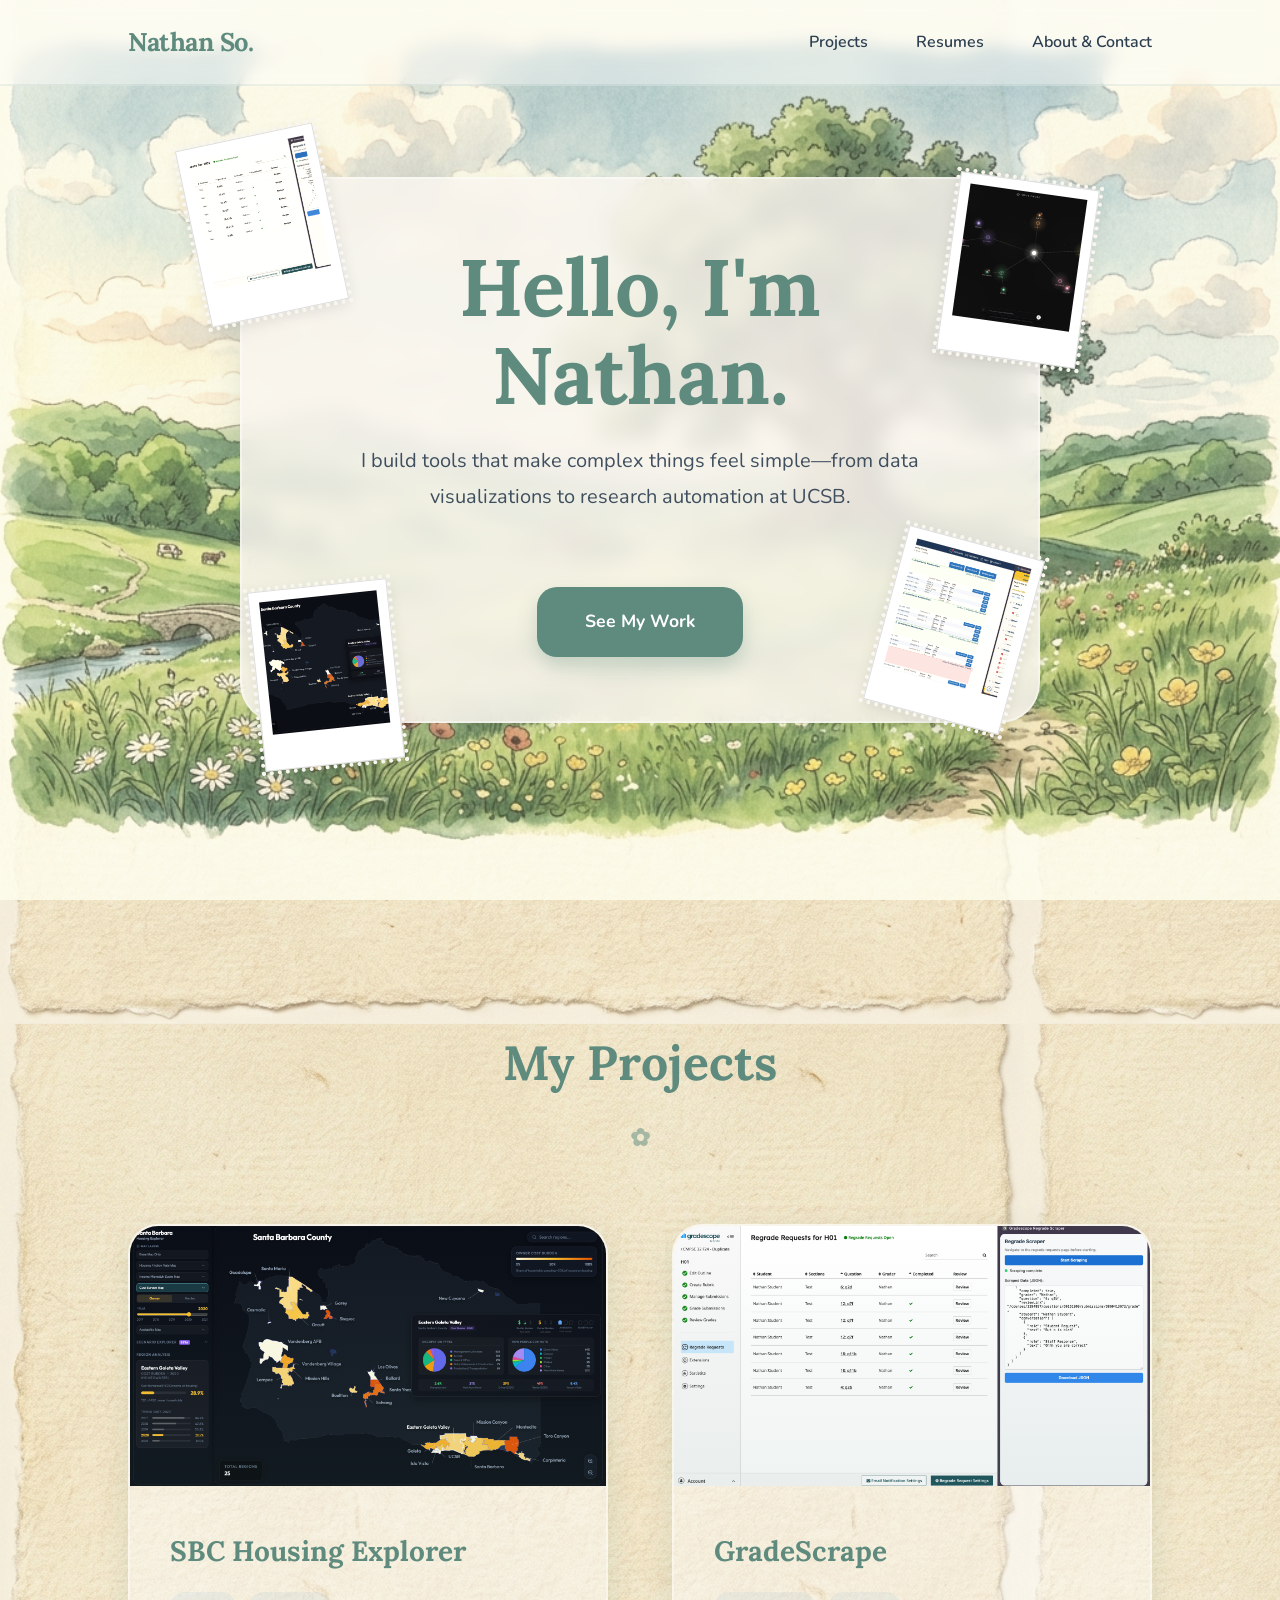
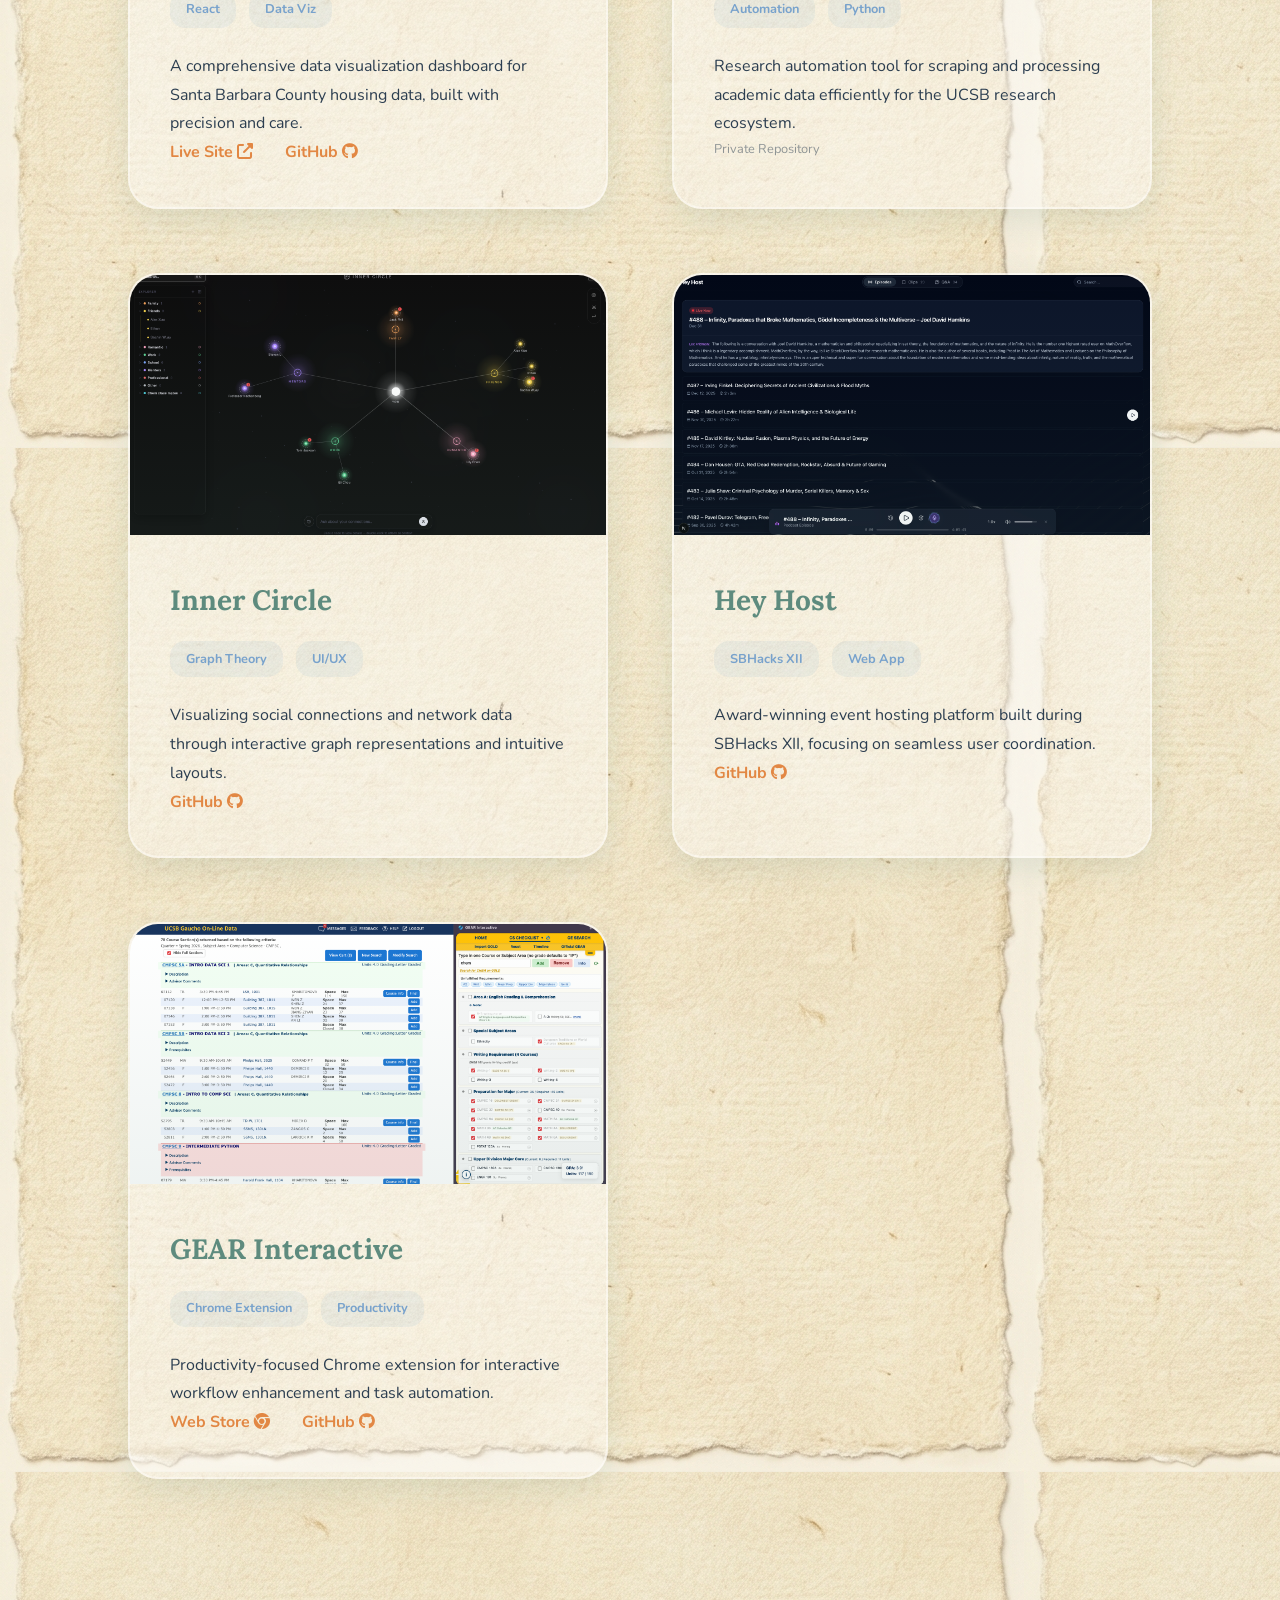
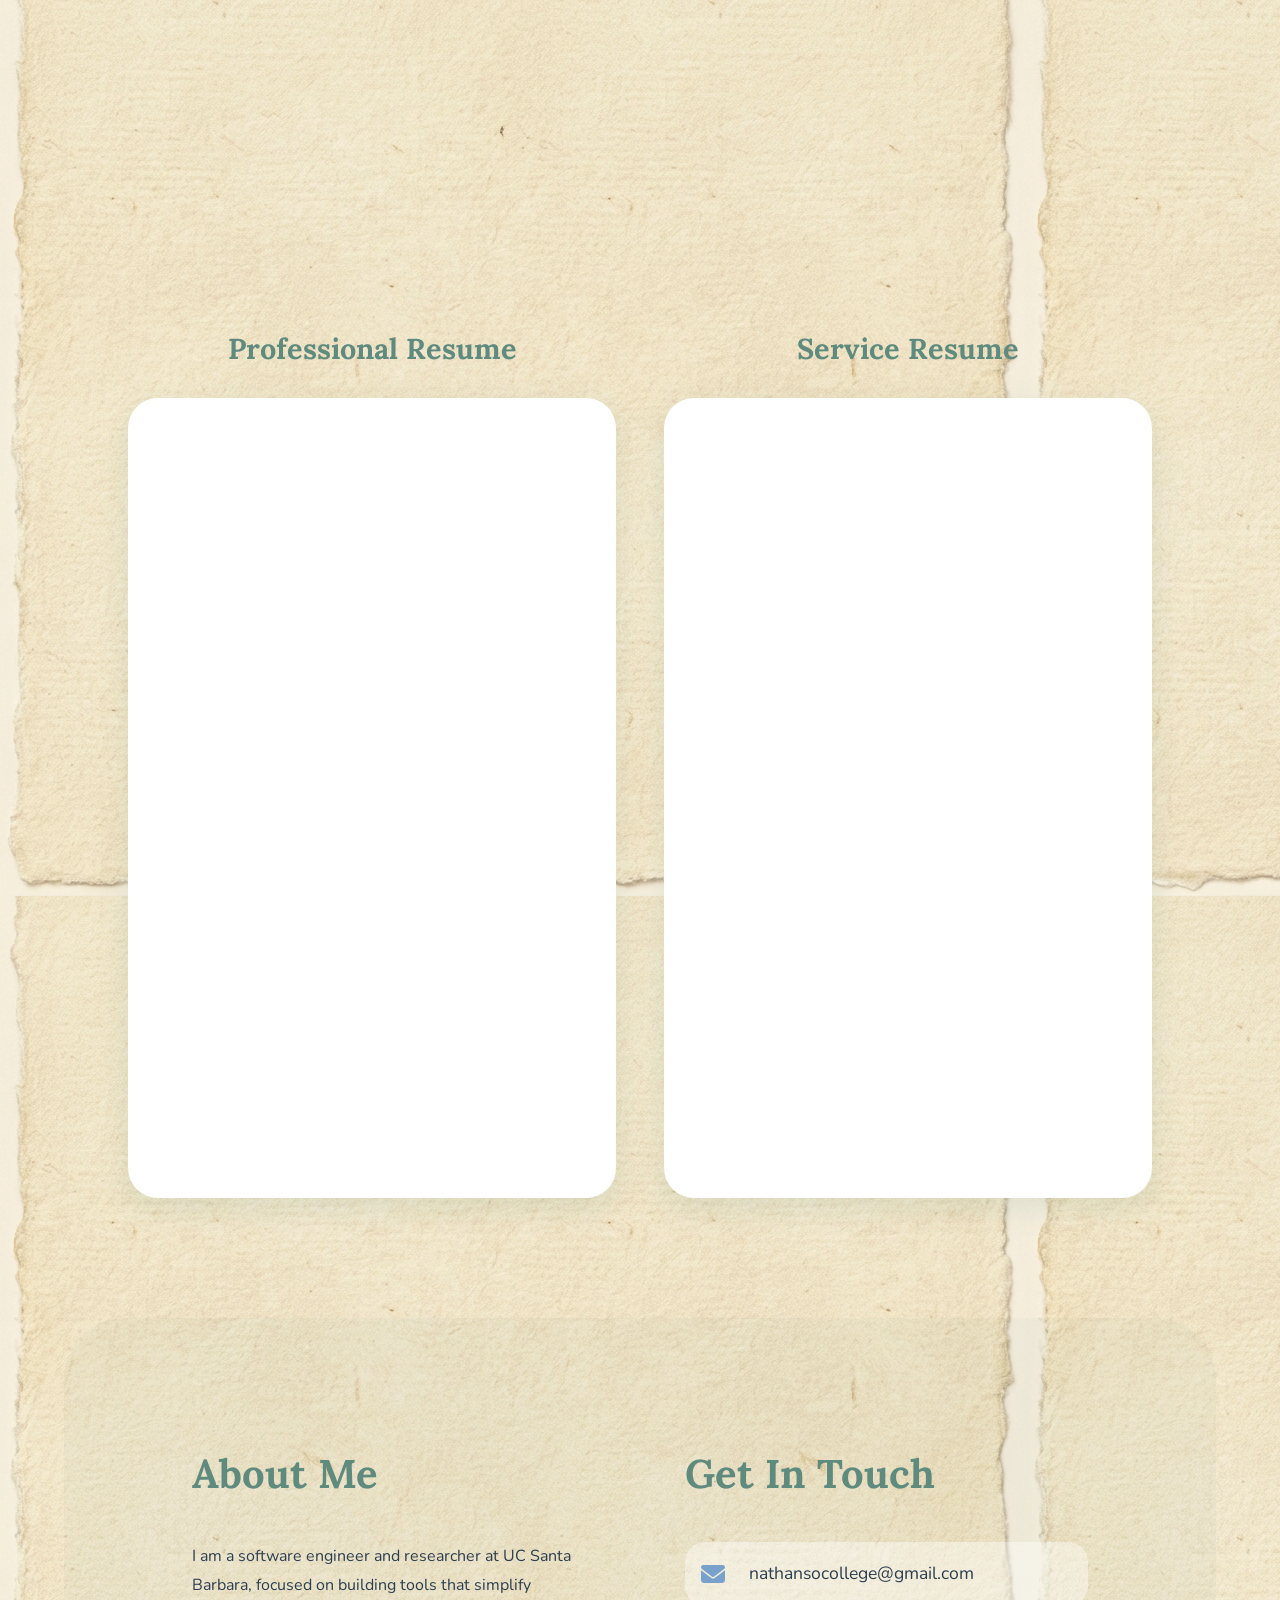
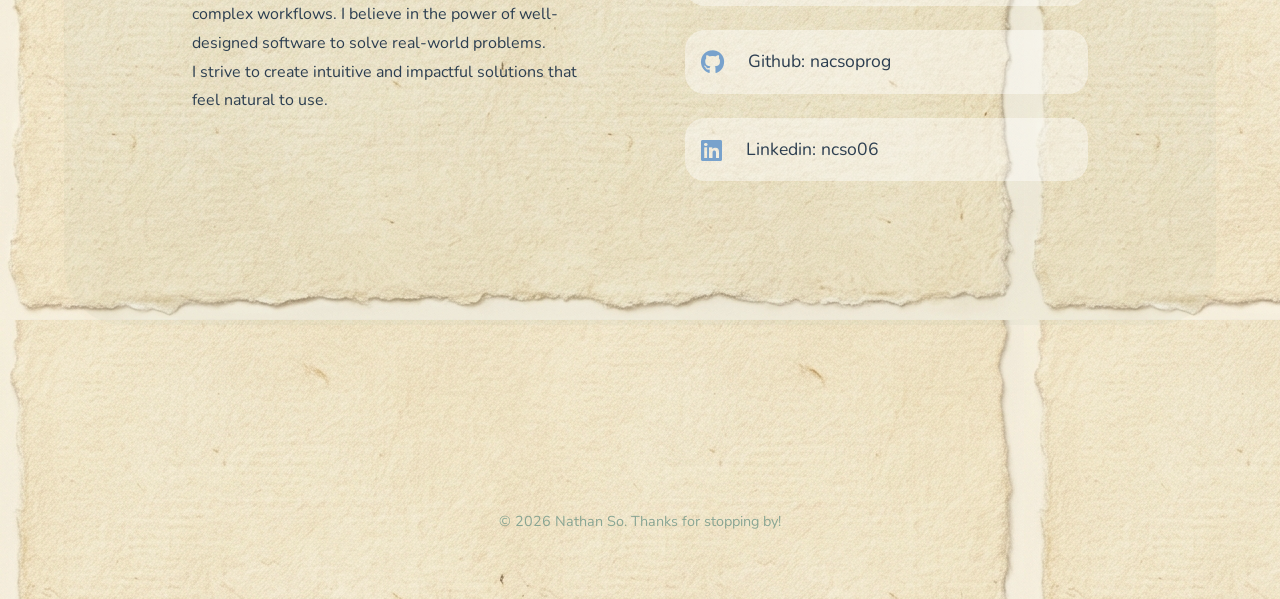
==== index.html @ 31da9865 "cleaned" ====
<!DOCTYPE html>
<html lang="en">

<head>
    <meta charset="UTF-8">
    <meta name="viewport" content="width=device-width, initial-scale=1.0">
    <title>Nathan So | Software Engineer & Researcher</title>
    <meta name="description"
        content="Portfolio of Nathan So, a Software Engineer at UCSB specializing in data visualization, research automation, and impactful software tools.">

    <!-- Open Graph / Social Media -->
    <meta property="og:title" content="Nathan So | Portfolio">
    <meta property="og:description" content="Explore the projects and research of Nathan So.">
    <meta property="og:type" content="website">

    <link rel="stylesheet" href="index.css">

    <!-- Fonts -->
    <link rel="preconnect" href="https://fonts.googleapis.com">
    <link rel="preconnect" href="https://fonts.gstatic.com" crossorigin>

    <!-- Icons -->
    <link rel="stylesheet" href="https://cdnjs.cloudflare.com/ajax/libs/font-awesome/6.5.1/css/all.min.css">
</head>

<body>
    <nav>
        <div class="logo">Nathan So.</div>
        <div class="nav-links">
            <a href="#projects">Projects</a>
            <a href="#resume-section">Resumes</a>
            <a href="#about-contact">About & Contact</a>
        </div>
    </nav>

    <section id="home" class="hero">
        <div class="hero-illustration">
            <img src="assets/ghibli/hero.png" alt="Ghibli Style Landscape">
        </div>
        <div class="hero-content">
            <h1>Hello, I'm Nathan.</h1>
            <p>I build tools that make complex things feel simple—from data visualizations to research automation at UCSB.</p>
            <a href="#projects" class="cta-button" style="margin-top: 2rem;">See My Work</a>
        </div>

        <!-- Postage Stamps Scattered Around -->
        <div class="stamp-gallery">
            <div class="stamp breeze-float" style="top: 15%; left: 15%;"><img src="assets/projects/GradeScrape-Image.png" alt="Stamp 1"></div>
            <div class="stamp breeze-float" style="top: 20%; right: 15%; animation-delay: 0.5s;"><img src="assets/projects/InnerCircle-Graph.png" alt="Stamp 2"></div>
            <div class="stamp breeze-float" style="bottom: 15%; left: 20%; animation-delay: 1s;"><img src="assets/projects/SBC_Housing_Explorer-Image.png" alt="Stamp 3"></div>
            <div class="stamp breeze-float" style="bottom: 20%; right: 20%; animation-delay: 1.5s;"><img src="assets/projects/GearInteractive-Image.png" alt="Stamp 4"></div>
        </div>
    </section>

    <section id="projects" class="projects">
        <h2 class="section-title">My Projects</h2>
        <div class="project-grid">
            <!-- SBC Housing Explorer -->
            <div class="project-card" data-video-id="XsCg8yuPYL8">
                <div class="project-media">
                    <img src="assets/projects/SBC_Housing_Explorer-Image.png" alt="SBC Housing Explorer">
                    <div class="play-overlay"><i class="fa-solid fa-play"></i></div>
                </div>
                <div class="project-info">
                    <h3>SBC Housing Explorer</h3>
                    <div class="project-tags">
                        <span class="tag">React</span>
                        <span class="tag">Data Viz</span>
                    </div>
                    <p>A comprehensive data visualization dashboard for Santa Barbara County housing data, built with precision and care.</p>
                    <div class="project-links">
                        <a href="https://santabarbaracounty-housingexplorer.vercel.app/" target="_blank">Live Site <i class="fas fa-external-link-alt"></i></a>
                        <a href="https://github.com/nacsoprog/SBC-Housing-Explorer" target="_blank">GitHub <i class="fab fa-github"></i></a>
                    </div>
                </div>
            </div>

            <!-- GradeScrape -->
            <div class="project-card" data-video-id="HVZwPtduq70">
                <div class="project-media">
                    <img src="assets/projects/GradeScrape-Image.png" alt="GradeScrape">
                    <div class="play-overlay"><i class="fa-solid fa-play"></i></div>
                </div>
                <div class="project-info">
                    <h3>GradeScrape</h3>
                    <div class="project-tags">
                        <span class="tag">Automation</span>
                        <span class="tag">Python</span>
                    </div>
                    <p>Research automation tool for scraping and processing academic data efficiently for the UCSB research ecosystem.</p>
                    <div class="project-links">
                        <span style="font-size: 0.8rem; opacity: 0.5;">Private Repository</span>
                    </div>
                </div>
            </div>

            <!-- Inner Circle -->
            <div class="project-card" data-video-id="LWRqMSOMxF4">
                <div class="project-media">
                    <img src="assets/projects/InnerCircle-Graph.png" alt="Inner Circle Graph">
                    <div class="play-overlay"><i class="fa-solid fa-play"></i></div>
                </div>
                <div class="project-info">
                    <h3>Inner Circle</h3>
                    <div class="project-tags">
                        <span class="tag">Graph Theory</span>
                        <span class="tag">UI/UX</span>
                    </div>
                    <p>Visualizing social connections and network data through interactive graph representations and intuitive layouts.</p>
                    <div class="project-links">
                        <a href="https://github.com/Ethjin8/Inner-Circle" target="_blank">GitHub <i class="fab fa-github"></i></a>
                    </div>
                </div>
            </div>

            <!-- Hey Host -->
            <div class="project-card" data-video-id="gqQjq3cqL8I">
                <div class="project-media">
                    <img src="assets/projects/HeyHost-Image.png" alt="Hey Host Project Image">
                    <div class="play-overlay"><i class="fa-solid fa-play"></i></div>
                </div>
                <div class="project-info">
                    <h3>Hey Host</h3>
                    <div class="project-tags">
                        <span class="tag">SBHacks XII</span>
                        <span class="tag">Web App</span>
                    </div>
                    <p>Award-winning event hosting platform built during SBHacks XII, focusing on seamless user coordination.</p>
                    <div class="project-links">
                        <a href="https://github.com/nacsoprog/HeyHost-SBHacksXII" target="_blank">GitHub <i class="fab fa-github"></i></a>
                    </div>
                </div>
            </div>

            <!-- Gear Interactive -->
            <div class="project-card" data-video-id="OBTElXz9aS0">
                <div class="project-media">
                    <img src="assets/projects/GearInteractive-Image.png" alt="GEAR Interactive">
                    <div class="play-overlay"><i class="fa-solid fa-play"></i></div>
                </div>
                <div class="project-info">
                    <h3>GEAR Interactive</h3>
                    <div class="project-tags">
                        <span class="tag">Chrome Extension</span>
                        <span class="tag">Productivity</span>
                    </div>
                    <p>Productivity-focused Chrome extension for interactive workflow enhancement and task automation.</p>
                    <div class="project-links">
                        <a href="https://chromewebstore.google.com/detail/gear-interactive/opelfmkhlebjjkempbpeejadcoeoknlg" target="_blank">Web Store <i class="fab fa-chrome"></i></a>
                        <a href="https://github.com/nacsoprog/GEAR-Interactive-extension" target="_blank">GitHub <i class="fab fa-github"></i></a>
                    </div>
                </div>
            </div>
        </div>
    </section>

    <!-- Modal for YouTube Videos -->
    <div id="videoModal" class="modal">
        <div class="modal-content">
            <button class="modal-close"><i class="fa-solid fa-xmark"></i></button>
            <div class="video-container">
                <div id="player"></div>
            </div>
        </div>
    </div>

    <section id="resume-section" class="projects">
        <h2 class="section-title">My Resumes</h2>
        <div class="resume-container">
            <div class="resume-wrapper">
                <h3>Professional Resume</h3>
                <div class="resume-frame">
                    <iframe src="assets/resume/professional.pdf" width="100%" height="100%" style="border: none;"></iframe>
                </div>
            </div>
            <div class="resume-wrapper">
                <h3>Service Resume</h3>
                <div class="resume-frame">
                    <iframe src="assets/resume/service.pdf" width="100%" height="100%" style="border: none;"></iframe>
                </div>
            </div>
        </div>
    </section>

    <section id="about-contact" class="about-contact">
        <div class="about-content">
            <h2>About Me</h2>
            <p>I am a software engineer and researcher at UC Santa Barbara, focused on building tools that simplify complex workflows. I believe in the power of well-designed software to solve real-world problems.</p>
            <p>I strive to create intuitive and impactful solutions that feel natural to use.</p>
        </div>
        <div class="contact-content">
            <h2>Get In Touch</h2>
            <div class="contact-links">
                <a href="mailto:nathansocollege@gmail.com" class="contact-item">
                    <i class="fas fa-envelope"></i> nathansocollege@gmail.com
                </a>
                <a href="https://github.com/nacsoprog" target="_blank" class="contact-item">
                    <i class="fab fa-github"></i> Github: nacsoprog
                </a>
                <a href="https://www.linkedin.com/in/ncso06/" target="_blank" class="contact-item">
                    <i class="fab fa-linkedin"></i> Linkedin: ncso06
                </a>
            </div>
        </div>
    </section>

    <footer>
        <p>&copy; 2026 Nathan So. Thanks for stopping by!</p>
    </footer>

    <script src="index.js"></script>
</body>

</html>
---- index.css ----
@import url('https://fonts.googleapis.com/css2?family=Lora:ital,wght@0,400..700;1,400..700&family=Nunito:ital,wght@0,200..1000;1,200..1000&display=swap');

:root {
    /* Studio Ghibli Watercolor Palette */
    --bg-warm: #F9F6F0;
    --accent-forest: #5E8B7E;
    --accent-sky: #78A2CC;
    --accent-sunset: #E28743;
    --text-charcoal: #2C3E50;
    --glass-white: rgba(255, 255, 255, 0.4);

    --font-heading: 'Lora', serif;
    --font-body: 'Nunito', sans-serif;

    --shadow-soft: 0 10px 30px rgba(94, 139, 126, 0.15);
    --transition-breeze: all 0.6s cubic-bezier(0.4, 0, 0.2, 1);
}

* {
    margin: 0;
    padding: 0;
    box-sizing: border-box;
}

body {
    background-color: var(--bg-warm);
    background-image: url('assets/ghibli/paper.png');
    background-blend-mode: multiply;
    color: var(--text-charcoal);
    font-family: var(--font-body);
    line-height: 1.8;
    overflow-x: hidden;
    -webkit-font-smoothing: antialiased;
}

/* Float Animation (Gentle Breeze) - Softened */
@keyframes breeze {
    0%, 100% {
        transform: translateY(0) rotate(var(--base-rotation, 0deg));
    }

    50% {
        transform: translateY(-5px) rotate(calc(var(--base-rotation, 0deg) + 0.5deg));
    }
}

.breeze-float {
    animation: breeze 8s ease-in-out infinite;
}

/* Navigation */
nav {
    position: fixed;
    top: 0;
    width: 100%;
    padding: 1.2rem 10%;
    display: flex;
    justify-content: space-between;
    align-items: center;
    background: var(--glass-white);
    backdrop-filter: blur(8px);
    z-index: 1000;
    border-bottom: 2px solid rgba(94, 139, 126, 0.1);
}

.logo {
    font-family: var(--font-heading);
    font-size: 1.6rem;
    font-weight: 700;
    color: var(--accent-forest);
    letter-spacing: -0.5px;
}

.nav-links {
    display: flex;
    gap: 3rem;
}

.nav-links a {
    text-decoration: none;
    color: var(--text-charcoal);
    font-weight: 600;
    font-size: 1rem;
    transition: var(--transition-breeze);
    position: relative;
}

.nav-links a::after {
    content: '';
    position: absolute;
    bottom: -5px;
    left: 0;
    width: 0;
    height: 2px;
    background: var(--accent-sunset);
    transition: var(--transition-breeze);
}

.nav-links a:hover {
    color: var(--accent-forest);
}

.nav-links a:hover::after {
    width: 100%;
}

/* Hero Section */
.hero {
    height: 100vh;
    display: flex;
    flex-direction: column;
    justify-content: center;
    align-items: center;
    text-align: center;
    position: relative;
    padding: 0 5%;
}

.hero-illustration {
    position: absolute;
    width: 100%;
    height: 100%;
    top: 0;
    left: 0;
    z-index: -1;
    overflow: hidden;
}

.hero-illustration img {
    width: 100%;
    height: 100%;
    object-fit: cover;
    opacity: 0.8;
    filter: sepia(0.2) saturate(0.8);
}

.hero-content {
    background: rgba(249, 246, 240, 0.85);
    padding: 4rem;
    border-radius: 40px;
    backdrop-filter: blur(10px);
    border: 2px solid var(--glass-white);
    box-shadow: var(--shadow-soft);
    max-width: 800px;
    animation: breeze 8s ease-in-out infinite;
}

.hero h1 {
    font-family: var(--font-heading);
    font-size: clamp(3rem, 10vw, 5rem);
    font-weight: 700;
    color: var(--accent-forest);
    margin-bottom: 1.5rem;
    line-height: 1.1;
}

.hero p {
    font-size: 1.25rem;
    color: var(--text-charcoal);
    margin-bottom: 2.5rem;
    opacity: 0.9;
}

.cta-button {
    display: inline-block;
    padding: 1.2rem 3rem;
    background: var(--accent-forest);
    color: white;
    text-decoration: none;
    border-radius: 20px;
    font-weight: 700;
    font-size: 1.1rem;
    box-shadow: 0 10px 20px rgba(94, 139, 126, 0.3);
    transition: var(--transition-breeze);
}

.cta-button:hover {
    transform: translateY(-5px) scale(1.05);
    background: var(--accent-sunset);
    box-shadow: 0 15px 30px rgba(226, 135, 67, 0.4);
}

/* Projects Section */
.projects {
    padding: 120px 10%;
    max-width: 1400px;
    margin: 0 auto;
}

.section-title {
    font-family: var(--font-heading);
    font-size: 3rem;
    color: var(--accent-forest);
    margin-bottom: 4rem;
    text-align: center;
    position: relative;
}

.section-title::after {
    content: '✿';
    display: block;
    font-size: 1.5rem;
    margin-top: 10px;
    opacity: 0.5;
}

.project-grid {
    display: grid;
    grid-template-columns: repeat(auto-fit, minmax(400px, 1fr));
    gap: 4rem;
}

.project-card {
    background: var(--glass-white);
    border: 2px solid var(--glass-white);
    border-radius: 30px;
    overflow: hidden;
    transition: var(--transition-breeze);
    box-shadow: var(--shadow-soft);
    display: flex;
    flex-direction: column;
}

.project-card:hover {
    transform: translateY(-15px) rotate(1deg);
    background: white;
    border-color: var(--accent-sky);
    box-shadow: 0 30px 60px rgba(120, 162, 204, 0.2);
}

.project-media {
    width: 100%;
    height: 260px;
    overflow: hidden;
    position: relative;
    cursor: pointer;
}

.play-overlay {
    position: absolute;
    top: 50%;
    left: 50%;
    transform: translate(-50%, -50%);
    width: 50px;
    height: 50px;
    background: rgba(255, 255, 255, 0.3);
    backdrop-filter: blur(8px);
    border-radius: 50%;
    display: flex;
    justify-content: center;
    align-items: center;
    color: white;
    font-size: 1.2rem;
    opacity: 0;
    transition: var(--transition-breeze);
    border: 2px solid white;
    z-index: 5;
}

.play-overlay i {
    margin-left: 3px;
    /* Center the triangle visually */
}

.project-card:hover .play-overlay {
    opacity: 1;
}

.project-media::after {
    content: '';
    position: absolute;
    top: 0;
    left: 0;
    width: 100%;
    height: 100%;
    background: linear-gradient(to bottom, transparent, rgba(94, 139, 126, 0.1));
}

.project-media video,
.project-media img {
    width: 100%;
    height: 100%;
    object-fit: cover;
    transition: var(--transition-breeze);
}

.project-card:hover .project-media video,
.project-card:hover .project-media img {
    transform: scale(1.1);
}

.project-info {
    padding: 2.5rem;
    flex-grow: 1;
}

.project-info h3 {
    font-family: var(--font-heading);
    font-size: 1.75rem;
    color: var(--accent-forest);
    margin-bottom: 1rem;
}

.project-tags {
    display: flex;
    gap: 0.8rem;
    margin-bottom: 1.5rem;
    flex-wrap: wrap;
}

.tag {
    font-size: 0.8rem;
    padding: 0.4rem 1rem;
    background: rgba(120, 162, 204, 0.1);
    border-radius: 15px;
    color: var(--accent-sky);
    font-weight: 700;
}

.project-links {
    display: flex;
    gap: 2rem;
    margin-top: auto;
}

.project-links a {
    text-decoration: none;
    color: var(--accent-sunset);
    font-weight: 700;
    transition: var(--transition-breeze);
}

.project-links a:hover {
    color: var(--accent-forest);
}

/* Resume Section */
.resume-container {
    display: grid;
    grid-template-columns: 1fr 1fr;
    gap: 3rem;
    max-width: 1400px;
    margin: 0 auto;
}

.resume-wrapper {
    text-align: center;
}

.resume-wrapper h3 {
    font-family: var(--font-heading);
    color: var(--accent-forest);
    margin-bottom: 1.5rem;
    font-size: 1.8rem;
}

.resume-frame {
    height: 800px;
    background: white;
    border-radius: 30px;
    border: 2px solid var(--glass-white);
    box-shadow: var(--shadow-soft);
    overflow: hidden;
}

/* Modal Styles */
.modal {
    display: none;
    position: fixed;
    top: 0;
    left: 0;
    width: 100%;
    height: 100%;
    background: rgba(44, 62, 80, 0.6);
    backdrop-filter: blur(12px);
    z-index: 2000;
    justify-content: center;
    align-items: center;
    padding: 2rem;
    opacity: 0;
    transition: opacity 0.4s ease;
}

.modal.active {
    display: flex;
    opacity: 1;
}

.modal-content {
    background: var(--bg-warm);
    background-image: url('assets/ghibli/paper.png');
    background-blend-mode: multiply;
    width: 100%;
    max-width: 1000px;
    border-radius: 40px;
    position: relative;
    box-shadow: 0 40px 100px rgba(0, 0, 0, 0.3);
    overflow: hidden;
    border: 3px solid var(--glass-white);
    transform: scale(0.9);
    transition: transform 0.4s cubic-bezier(0.34, 1.56, 0.64, 1);
}

.modal.active .modal-content {
    transform: scale(1);
}

.video-container {
    position: relative;
    padding-bottom: 56.25%;
    /* 16:9 */
    height: 0;
    overflow: hidden;
}

.video-container iframe {
    position: absolute;
    top: 0;
    left: 0;
    width: 100%;
    height: 100%;
    border: none;
}

.modal-close {
    position: absolute;
    top: 1rem;
    right: 1rem;
    width: 36px;
    height: 36px;
    background: var(--accent-sunset);
    color: white !important;
    border: none;
    border-radius: 50%;
    cursor: pointer;
    font-size: 1rem;
    display: flex;
    justify-content: center;
    align-items: center;
    box-shadow: 0 5px 15px rgba(226, 135, 67, 0.4);
    transition: var(--transition-breeze);
    z-index: 100;
}

.modal-close:hover {
    transform: rotate(90deg) scale(1.1);
    background: var(--accent-forest);
}

/* About & Contact Section */
.about-contact {
    padding: 120px 10%;
    display: grid;
    grid-template-columns: 1fr 1fr;
    gap: 10%;
    background: rgba(94, 139, 126, 0.05);
    border-radius: 60px;
    margin: 0 5% 120px;
}

.about-content h2,
.contact-content h2 {
    font-family: var(--font-heading);
    font-size: 2.5rem;
    color: var(--accent-forest);
    margin-bottom: 2rem;
}

.contact-item {
    display: flex;
    align-items: center;
    gap: 1.5rem;
    text-decoration: none;
    color: var(--text-charcoal);
    font-size: 1.1rem;
    margin-bottom: 1.5rem;
    transition: var(--transition-breeze);
    background: var(--glass-white);
    padding: 1rem;
    border-radius: 20px;
}

.contact-item:hover {
    background: white;
    transform: translateX(10px);
    color: var(--accent-forest);
}

.contact-item i {
    font-size: 1.5rem;
    color: var(--accent-sky);
}

/* Footer */
footer {
    padding: 4rem 10%;
    text-align: center;
    color: var(--accent-forest);
    opacity: 0.7;
    font-size: 0.9rem;
}

@media (max-width: 1024px) {
    .resume-container {
        grid-template-columns: 1fr;
    }

    .resume-frame {
        height: 600px;
    }

    .about-contact {
        grid-template-columns: 1fr;
        gap: 5rem;
    }

    .project-grid {
        grid-template-columns: 1fr;
    }
}

@media (max-width: 768px) {
    .nav-links {
        display: none;
    }

    .hero-content {
        padding: 2rem;
    }
}

/* Postage Stamps - Decorative Gallery */
.stamp-gallery {
    position: absolute;
    top: 0;
    left: 0;
    width: 100%;
    height: 100%;
    pointer-events: none;
    /* Let clicks pass through to content */
    z-index: 5;
}

.stamp {
    position: absolute;
    width: 140px;
    height: 180px;
    background: white;
    padding: 10px;
    padding-bottom: 35px;
    box-shadow: 0 5px 15px rgba(0, 0, 0, 0.1);
    border: 1px solid #ddd;
    transition: var(--transition-breeze);
    cursor: pointer;
    pointer-events: auto;
    /* Re-enable clicks for the stamps themselves */
    background-image:
        radial-gradient(circle at 0 0, transparent 8px, white 8px),
        radial-gradient(circle at 100% 0, transparent 8px, white 8px),
        radial-gradient(circle at 0 100%, transparent 8px, white 8px),
        radial-gradient(circle at 100% 100%, transparent 8px, white 8px);
}

/* Jagged Edge Effect */
.stamp::after {
    content: "";
    position: absolute;
    top: -5px;
    left: -5px;
    right: -5px;
    bottom: -5px;
    border: 4px dotted #F9F6F0;
    pointer-events: none;
}

.stamp img {
    width: 100%;
    height: 100%;
    object-fit: cover;
    filter: sepia(0.1) saturate(0.9);
}

.stamp:nth-child(1) {
    --base-rotation: -12deg;
    transform: rotate(var(--base-rotation));
}

.stamp:nth-child(2) {
    --base-rotation: 8deg;
    transform: rotate(var(--base-rotation));
}

.stamp:nth-child(3) {
    --base-rotation: -6deg;
    transform: rotate(var(--base-rotation));
}

.stamp:nth-child(4) {
    --base-rotation: 15deg;
    transform: rotate(var(--base-rotation));
}

.stamp:hover {
    transform: scale(1.2) rotate(0deg) translateY(-15px) !important;
    z-index: 50;
    box-shadow: 0 15px 35px rgba(0, 0, 0, 0.2);
}
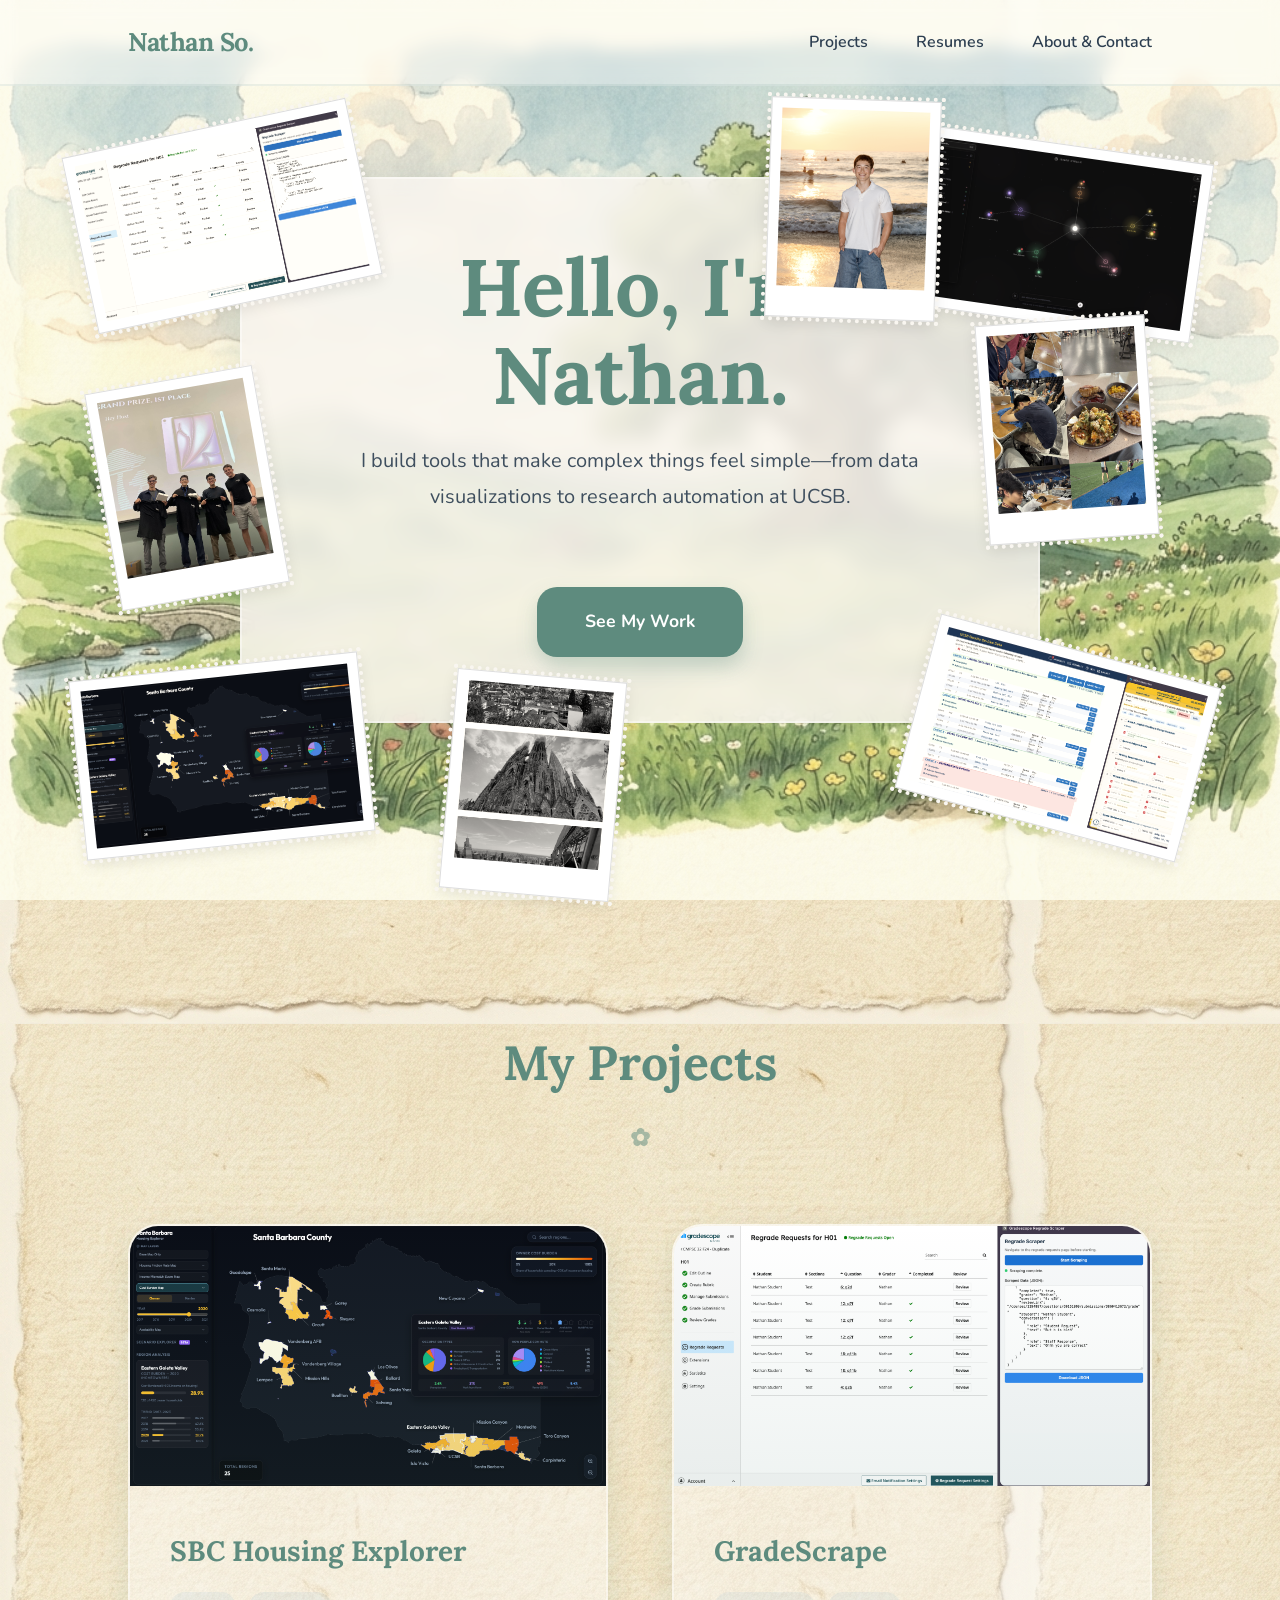
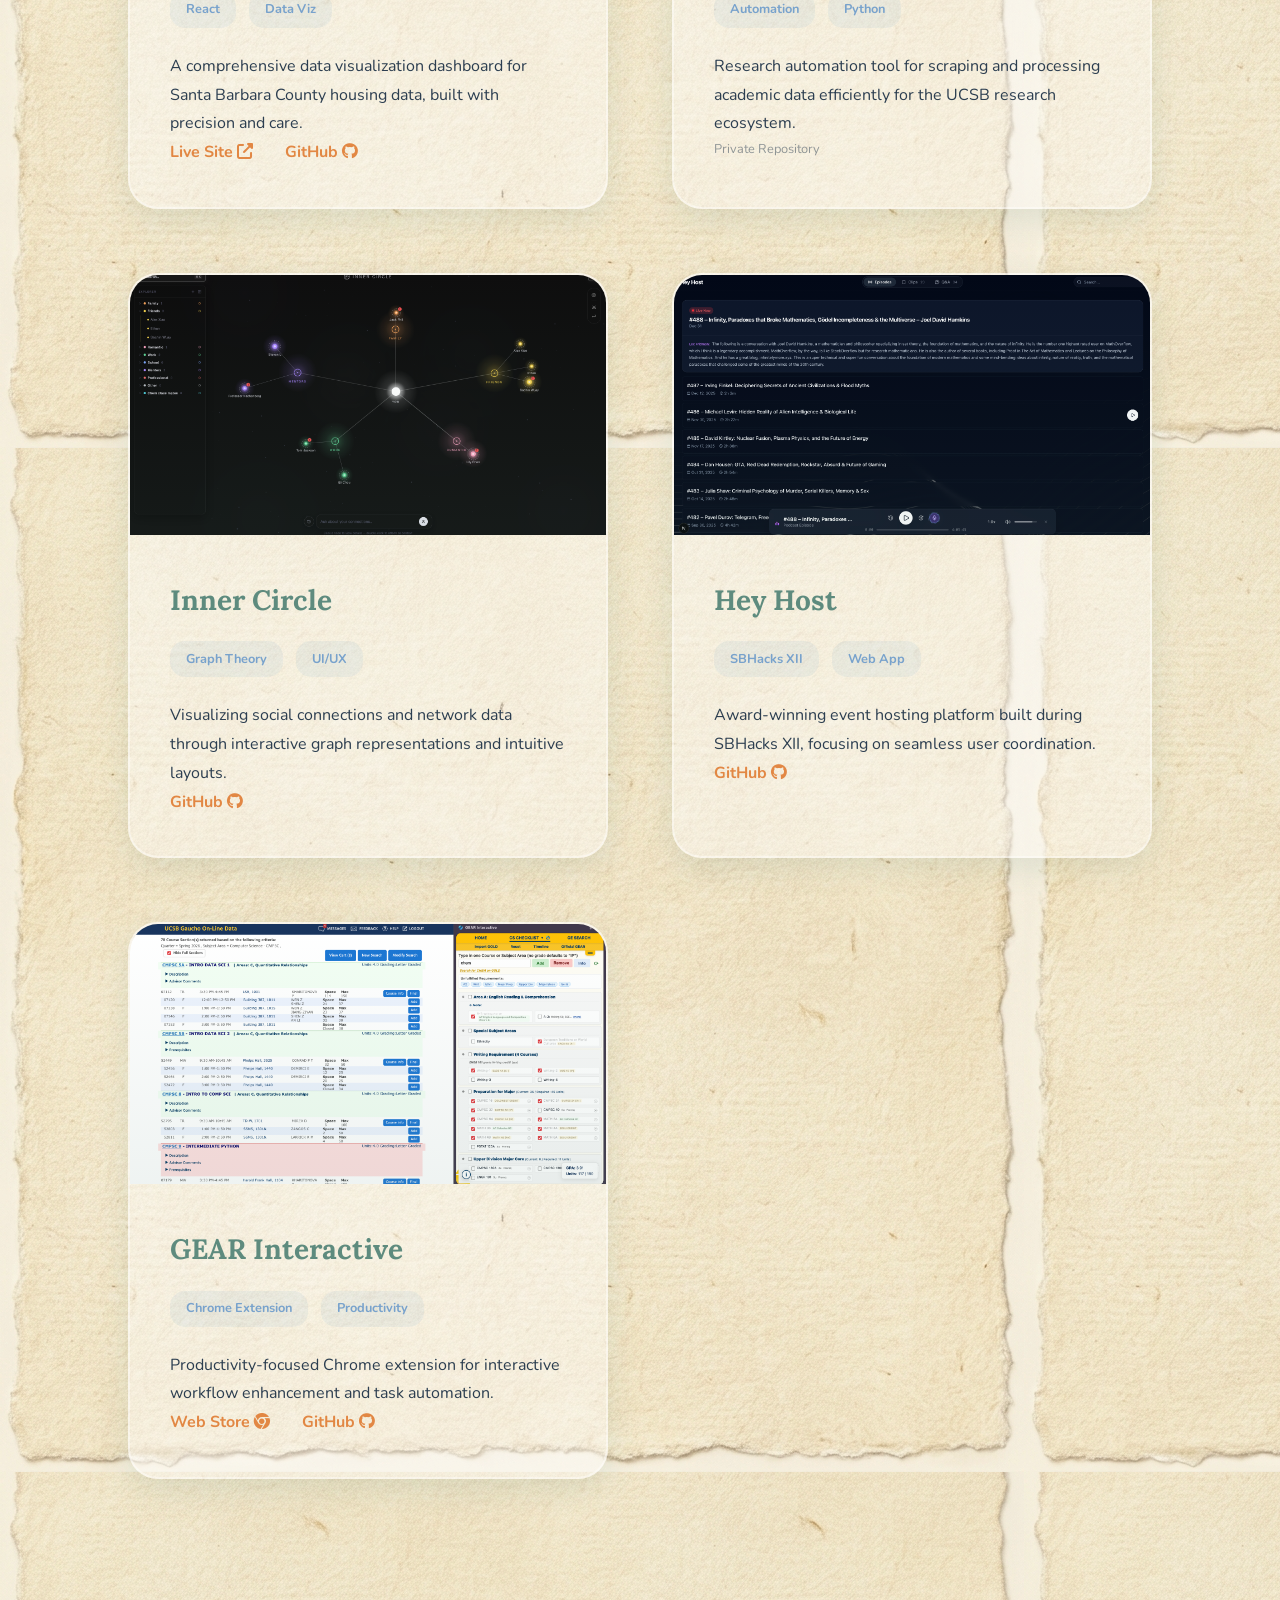
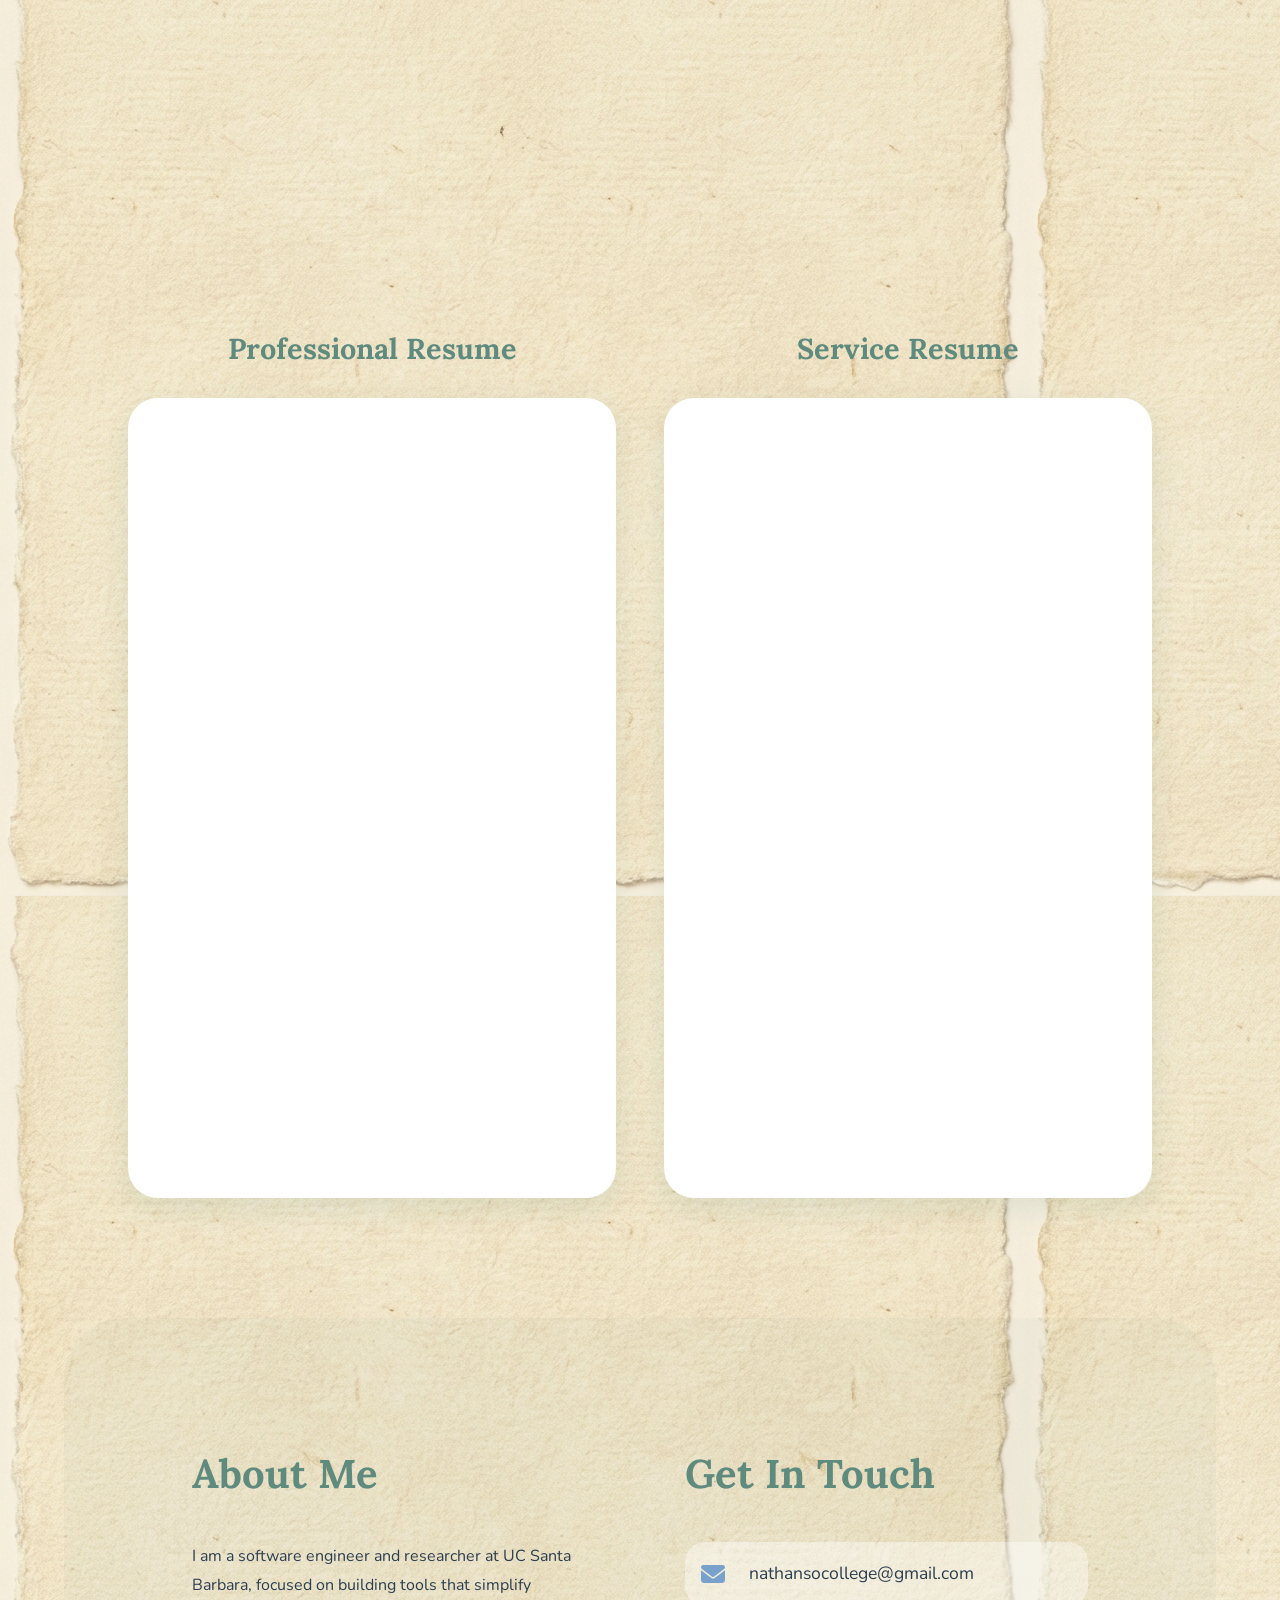
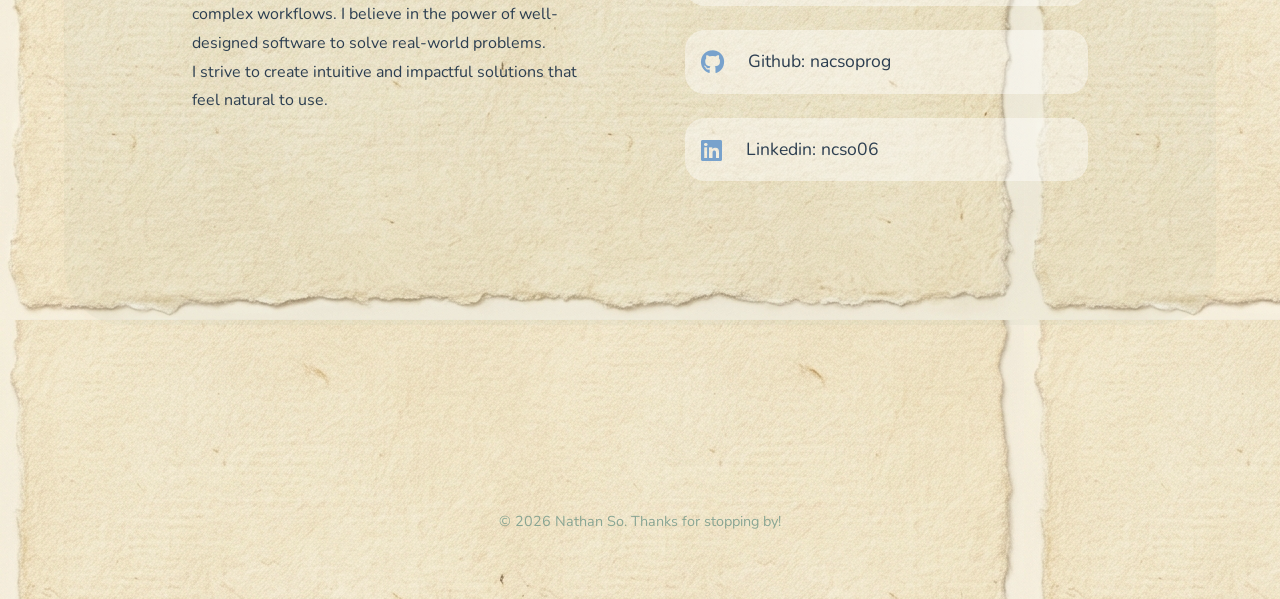
==== commit 0464ec1d: "added more stamps" ====
--- a/index.html
+++ b/index.html
@@ -39,16 +39,41 @@
         </div>
         <div class="hero-content">
             <h1>Hello, I'm Nathan.</h1>
-            <p>I build tools that make complex things feel simple—from data visualizations to research automation at UCSB.</p>
+            <p>I build tools that make complex things feel simple—from data visualizations to research automation at
+                UCSB.</p>
             <a href="#projects" class="cta-button" style="margin-top: 2rem;">See My Work</a>
         </div>
 
         <!-- Postage Stamps Scattered Around -->
         <div class="stamp-gallery">
-            <div class="stamp breeze-float" style="top: 15%; left: 15%;"><img src="assets/projects/GradeScrape-Image.png" alt="Stamp 1"></div>
-            <div class="stamp breeze-float" style="top: 20%; right: 15%; animation-delay: 0.5s;"><img src="assets/projects/InnerCircle-Graph.png" alt="Stamp 2"></div>
-            <div class="stamp breeze-float" style="bottom: 15%; left: 20%; animation-delay: 1s;"><img src="assets/projects/SBC_Housing_Explorer-Image.png" alt="Stamp 3"></div>
-            <div class="stamp breeze-float" style="bottom: 20%; right: 20%; animation-delay: 1.5s;"><img src="assets/projects/GearInteractive-Image.png" alt="Stamp 4"></div>
+            <!-- Top Left -->
+            <div class="stamp horizontal breeze-float" style="top: 14%; left: 6%;">
+                <img src="assets/projects/GradeScrape-Image.png" alt="Stamp 1">
+            </div>
+            <!-- Top Right -->
+            <div class="stamp horizontal breeze-float" style="top: 16%; right: 6%; animation-delay: 0.5s;">
+                <img src="assets/projects/InnerCircle-Graph.png" alt="Stamp 2">
+            </div>
+            <!-- Bottom Left -->
+            <div class="stamp horizontal breeze-float" style="bottom: 6%; left: 6%; animation-delay: 1s;">
+                <img src="assets/projects/SBC_Housing_Explorer-Image.png" alt="Stamp 3">
+            </div>
+            <!-- Bottom Right -->
+            <div class="stamp horizontal breeze-float" style="bottom: 8%; right: 6%; animation-delay: 1.5s;">
+                <img src="assets/projects/GearInteractive-Image.png" alt="Stamp 4">
+            </div>
+
+            <!-- Middle/Side Fillers -->
+            <div class="stamp breeze-float" style="top: 42%; left: 8%; animation-delay: 0.8s;"><img
+                    src="assets/ghibli/life-1.jpg" alt="Life 1"></div>
+            <div class="stamp breeze-float" style="top: 75%; left: 35%; animation-delay: 1.2s;"><img
+                    src="assets/ghibli/life-2.jpg" alt="Life 2"></div>
+            <div class="stamp breeze-float" style="bottom: 40%; right: 10%; animation-delay: 2s;"><img
+                    src="assets/ghibli/life-3.jpg" alt="Life 3"></div>
+
+            <!-- Top Middle -->
+            <div class="stamp breeze-float" style="top: 11%; left: 60%; animation-delay: 0.3s;"><img
+                    src="assets/ghibli/life-4.jpg" alt="Life 4"></div>
         </div>
     </section>
 
@@ -67,10 +92,13 @@
                         <span class="tag">React</span>
                         <span class="tag">Data Viz</span>
                     </div>
-                    <p>A comprehensive data visualization dashboard for Santa Barbara County housing data, built with precision and care.</p>
-                    <div class="project-links">
-                        <a href="https://santabarbaracounty-housingexplorer.vercel.app/" target="_blank">Live Site <i class="fas fa-external-link-alt"></i></a>
-                        <a href="https://github.com/nacsoprog/SBC-Housing-Explorer" target="_blank">GitHub <i class="fab fa-github"></i></a>
+                    <p>A comprehensive data visualization dashboard for Santa Barbara County housing data, built with
+                        precision and care.</p>
+                    <div class="project-links">
+                        <a href="https://santabarbaracounty-housingexplorer.vercel.app/" target="_blank">Live Site <i
+                                class="fas fa-external-link-alt"></i></a>
+                        <a href="https://github.com/nacsoprog/SBC-Housing-Explorer" target="_blank">GitHub <i
+                                class="fab fa-github"></i></a>
                     </div>
                 </div>
             </div>
@@ -87,7 +115,8 @@
                         <span class="tag">Automation</span>
                         <span class="tag">Python</span>
                     </div>
-                    <p>Research automation tool for scraping and processing academic data efficiently for the UCSB research ecosystem.</p>
+                    <p>Research automation tool for scraping and processing academic data efficiently for the UCSB
+                        research ecosystem.</p>
                     <div class="project-links">
                         <span style="font-size: 0.8rem; opacity: 0.5;">Private Repository</span>
                     </div>
@@ -106,9 +135,11 @@
                         <span class="tag">Graph Theory</span>
                         <span class="tag">UI/UX</span>
                     </div>
-                    <p>Visualizing social connections and network data through interactive graph representations and intuitive layouts.</p>
-                    <div class="project-links">
-                        <a href="https://github.com/Ethjin8/Inner-Circle" target="_blank">GitHub <i class="fab fa-github"></i></a>
+                    <p>Visualizing social connections and network data through interactive graph representations and
+                        intuitive layouts.</p>
+                    <div class="project-links">
+                        <a href="https://github.com/Ethjin8/Inner-Circle" target="_blank">GitHub <i
+                                class="fab fa-github"></i></a>
                     </div>
                 </div>
             </div>
@@ -125,9 +156,11 @@
                         <span class="tag">SBHacks XII</span>
                         <span class="tag">Web App</span>
                     </div>
-                    <p>Award-winning event hosting platform built during SBHacks XII, focusing on seamless user coordination.</p>
-                    <div class="project-links">
-                        <a href="https://github.com/nacsoprog/HeyHost-SBHacksXII" target="_blank">GitHub <i class="fab fa-github"></i></a>
+                    <p>Award-winning event hosting platform built during SBHacks XII, focusing on seamless user
+                        coordination.</p>
+                    <div class="project-links">
+                        <a href="https://github.com/nacsoprog/HeyHost-SBHacksXII" target="_blank">GitHub <i
+                                class="fab fa-github"></i></a>
                     </div>
                 </div>
             </div>
@@ -144,10 +177,13 @@
                         <span class="tag">Chrome Extension</span>
                         <span class="tag">Productivity</span>
                     </div>
-                    <p>Productivity-focused Chrome extension for interactive workflow enhancement and task automation.</p>
-                    <div class="project-links">
-                        <a href="https://chromewebstore.google.com/detail/gear-interactive/opelfmkhlebjjkempbpeejadcoeoknlg" target="_blank">Web Store <i class="fab fa-chrome"></i></a>
-                        <a href="https://github.com/nacsoprog/GEAR-Interactive-extension" target="_blank">GitHub <i class="fab fa-github"></i></a>
+                    <p>Productivity-focused Chrome extension for interactive workflow enhancement and task automation.
+                    </p>
+                    <div class="project-links">
+                        <a href="https://chromewebstore.google.com/detail/gear-interactive/opelfmkhlebjjkempbpeejadcoeoknlg"
+                            target="_blank">Web Store <i class="fab fa-chrome"></i></a>
+                        <a href="https://github.com/nacsoprog/GEAR-Interactive-extension" target="_blank">GitHub <i
+                                class="fab fa-github"></i></a>
                     </div>
                 </div>
             </div>
@@ -170,7 +206,8 @@
             <div class="resume-wrapper">
                 <h3>Professional Resume</h3>
                 <div class="resume-frame">
-                    <iframe src="assets/resume/professional.pdf" width="100%" height="100%" style="border: none;"></iframe>
+                    <iframe src="assets/resume/professional.pdf" width="100%" height="100%"
+                        style="border: none;"></iframe>
                 </div>
             </div>
             <div class="resume-wrapper">
@@ -185,7 +222,8 @@
     <section id="about-contact" class="about-contact">
         <div class="about-content">
             <h2>About Me</h2>
-            <p>I am a software engineer and researcher at UC Santa Barbara, focused on building tools that simplify complex workflows. I believe in the power of well-designed software to solve real-world problems.</p>
+            <p>I am a software engineer and researcher at UC Santa Barbara, focused on building tools that simplify
+                complex workflows. I believe in the power of well-designed software to solve real-world problems.</p>
             <p>I strive to create intuitive and impactful solutions that feel natural to use.</p>
         </div>
         <div class="contact-content">
--- a/index.css
+++ b/index.css
@@ -35,7 +35,9 @@
 
 /* Float Animation (Gentle Breeze) - Softened */
 @keyframes breeze {
-    0%, 100% {
+
+    0%,
+    100% {
         transform: translateY(0) rotate(var(--base-rotation, 0deg));
     }
 
@@ -543,11 +545,12 @@
 
 .stamp {
     position: absolute;
-    width: 140px;
-    height: 180px;
+    width: 170px;
+    height: 220px;
     background: white;
     padding: 10px;
-    padding-bottom: 35px;
+    padding-bottom: 30px;
+    /* Extra space for the stamp 'footer' look */
     box-shadow: 0 5px 15px rgba(0, 0, 0, 0.1);
     border: 1px solid #ddd;
     transition: var(--transition-breeze);
@@ -561,6 +564,12 @@
         radial-gradient(circle at 100% 100%, transparent 8px, white 8px);
 }
 
+.stamp.horizontal {
+    width: 290px;
+    height: 180px;
+    padding-bottom: 10px;
+}
+
 /* Jagged Edge Effect */
 .stamp::after {
     content: "";
@@ -600,8 +609,27 @@
     transform: rotate(var(--base-rotation));
 }
 
+.stamp:nth-child(5) {
+    --base-rotation: -10deg;
+    transform: rotate(var(--base-rotation));
+}
+
+.stamp:nth-child(6) {
+    --base-rotation: 5deg;
+    transform: rotate(var(--base-rotation));
+}
+
+.stamp:nth-child(7) {
+    --base-rotation: -4deg;
+    transform: rotate(var(--base-rotation));
+}
+
 .stamp:hover {
     transform: scale(1.2) rotate(0deg) translateY(-15px) !important;
     z-index: 50;
     box-shadow: 0 15px 35px rgba(0, 0, 0, 0.2);
-}+}
+.stamp:nth-child(8) {
+    --base-rotation: 2deg;
+    transform: rotate(var(--base-rotation));
+}
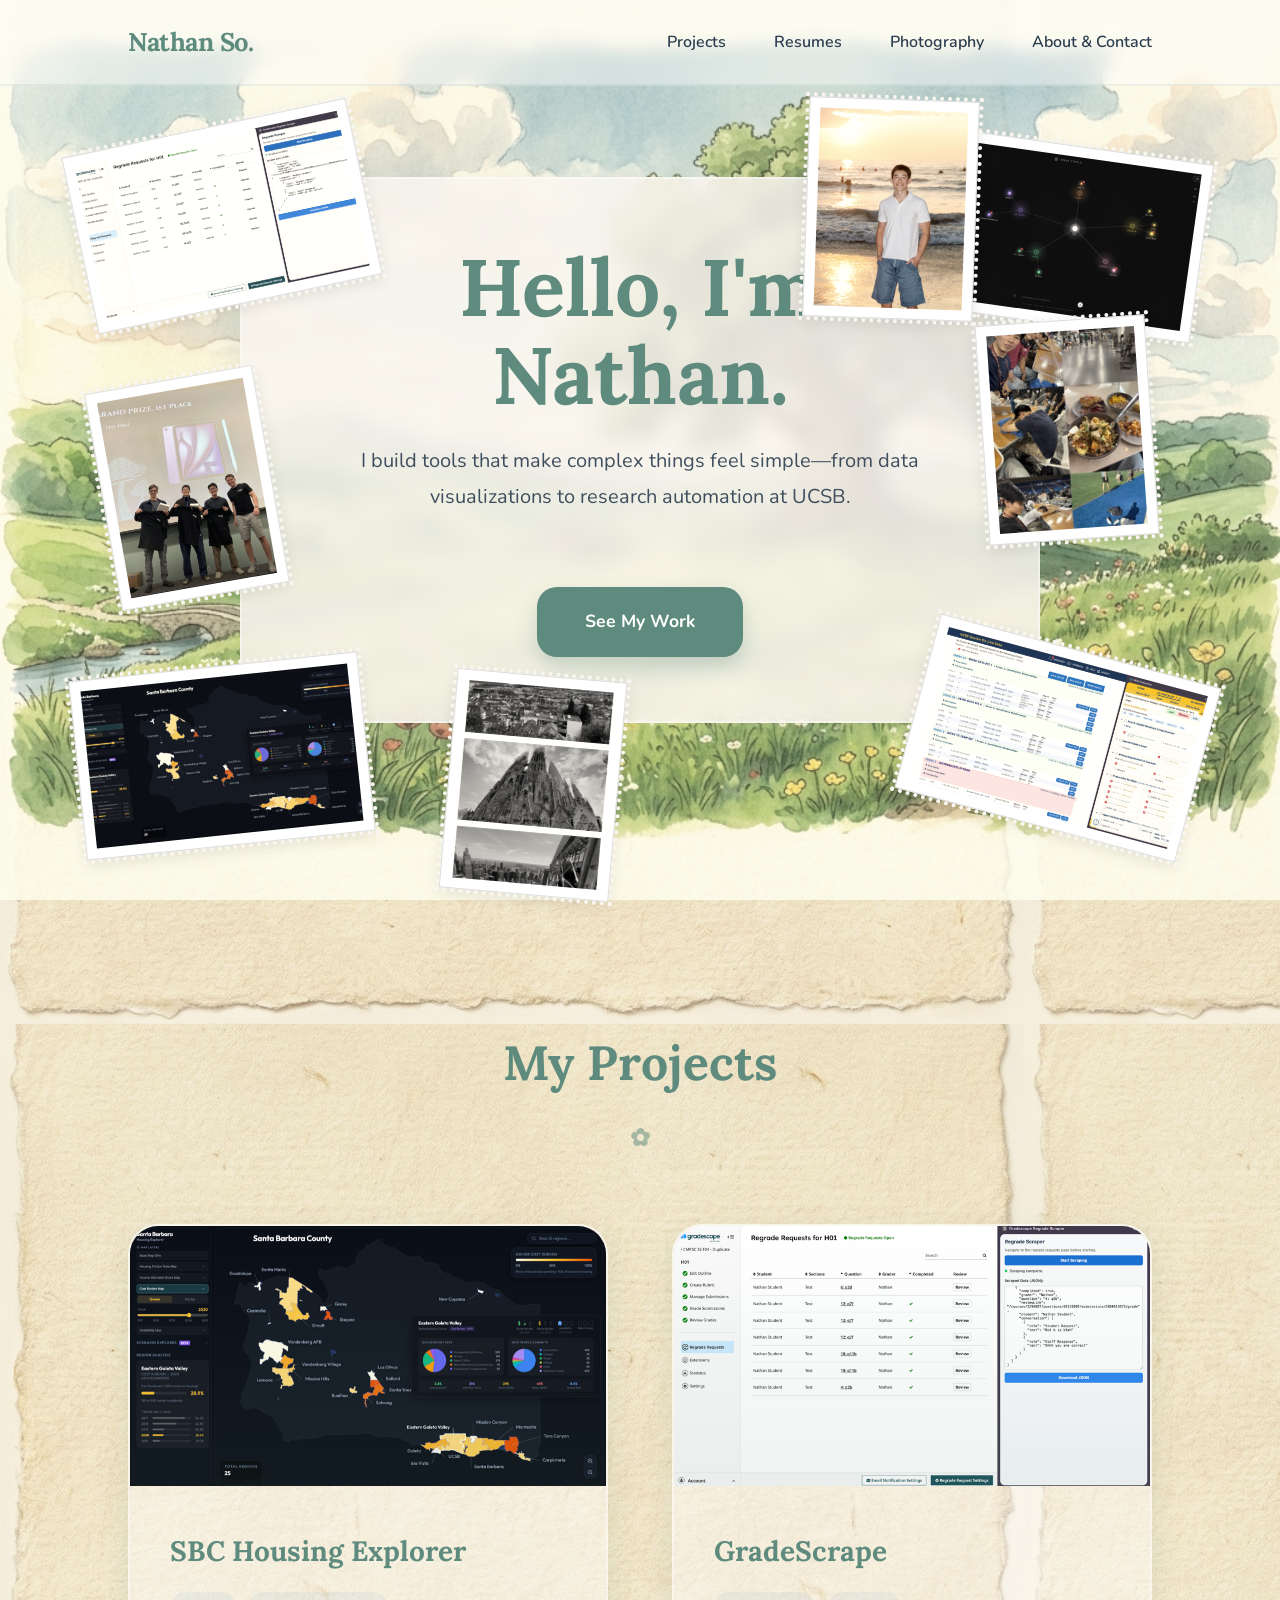
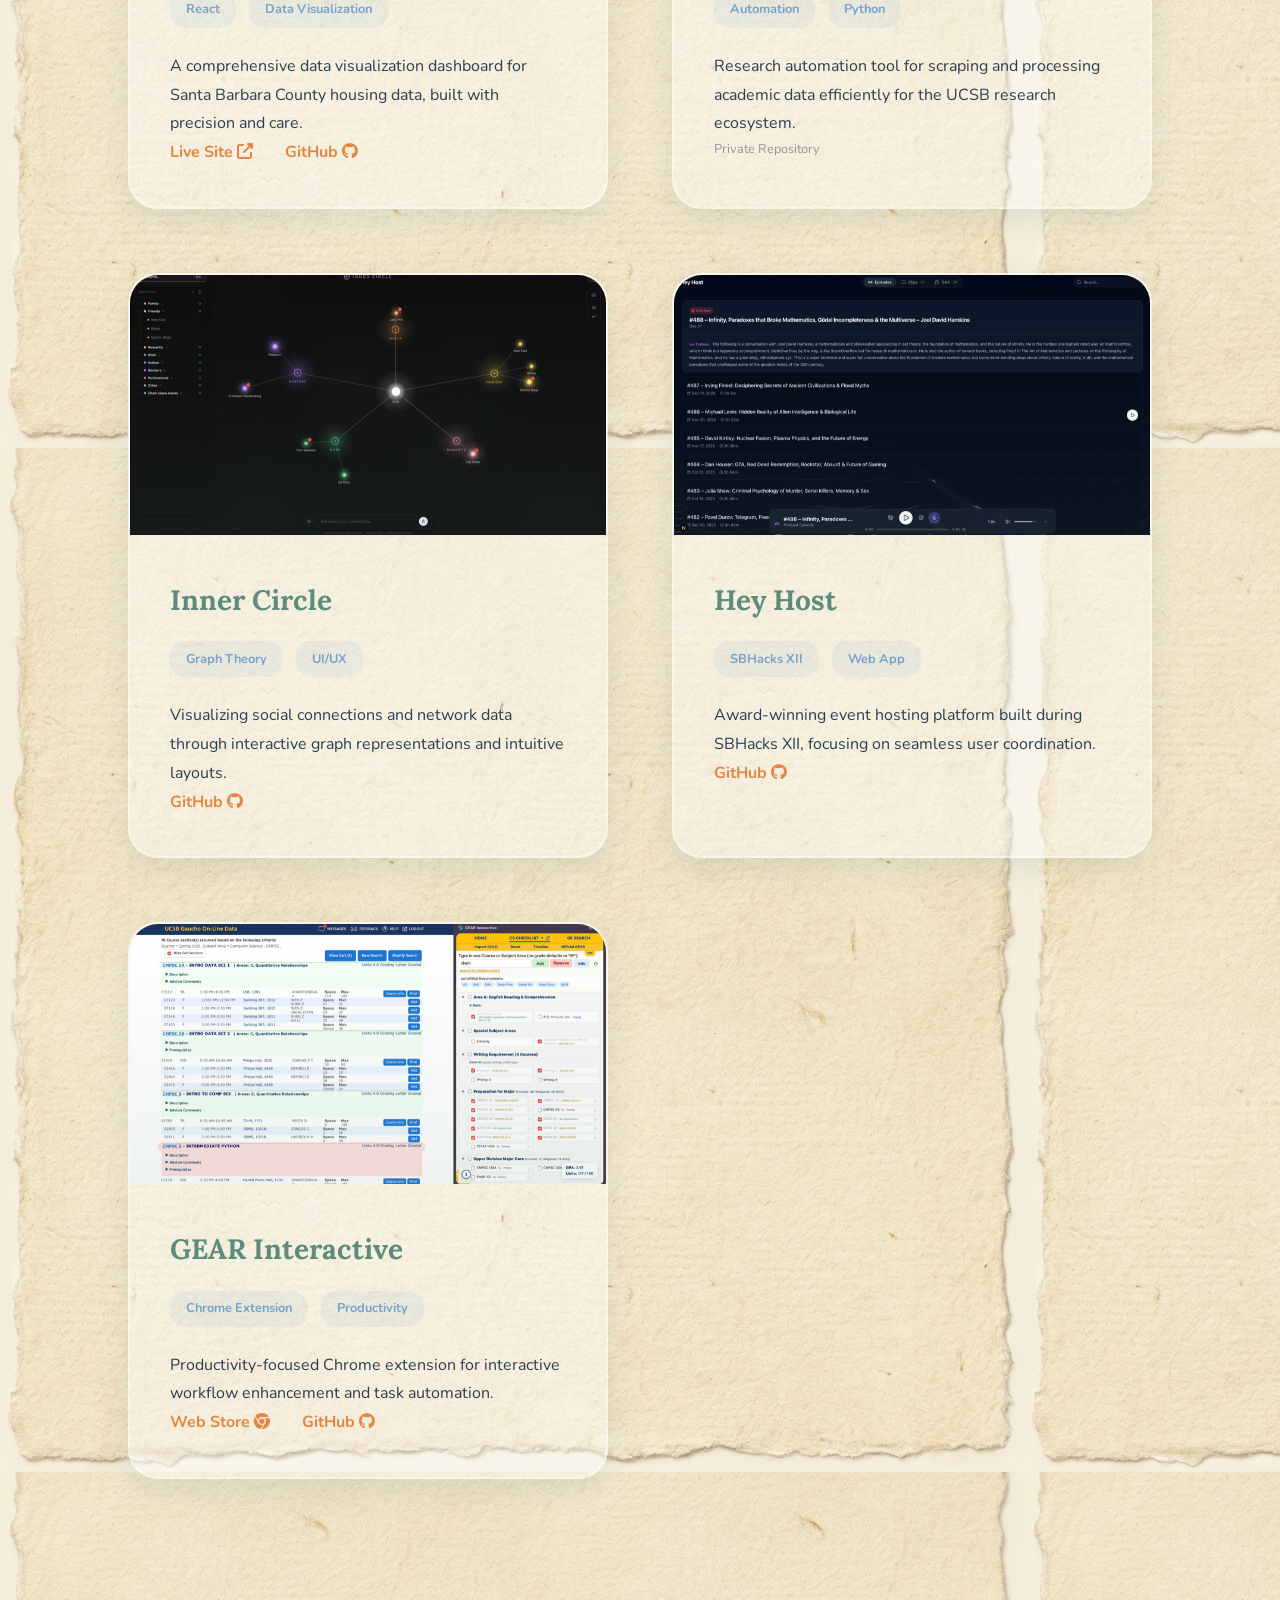
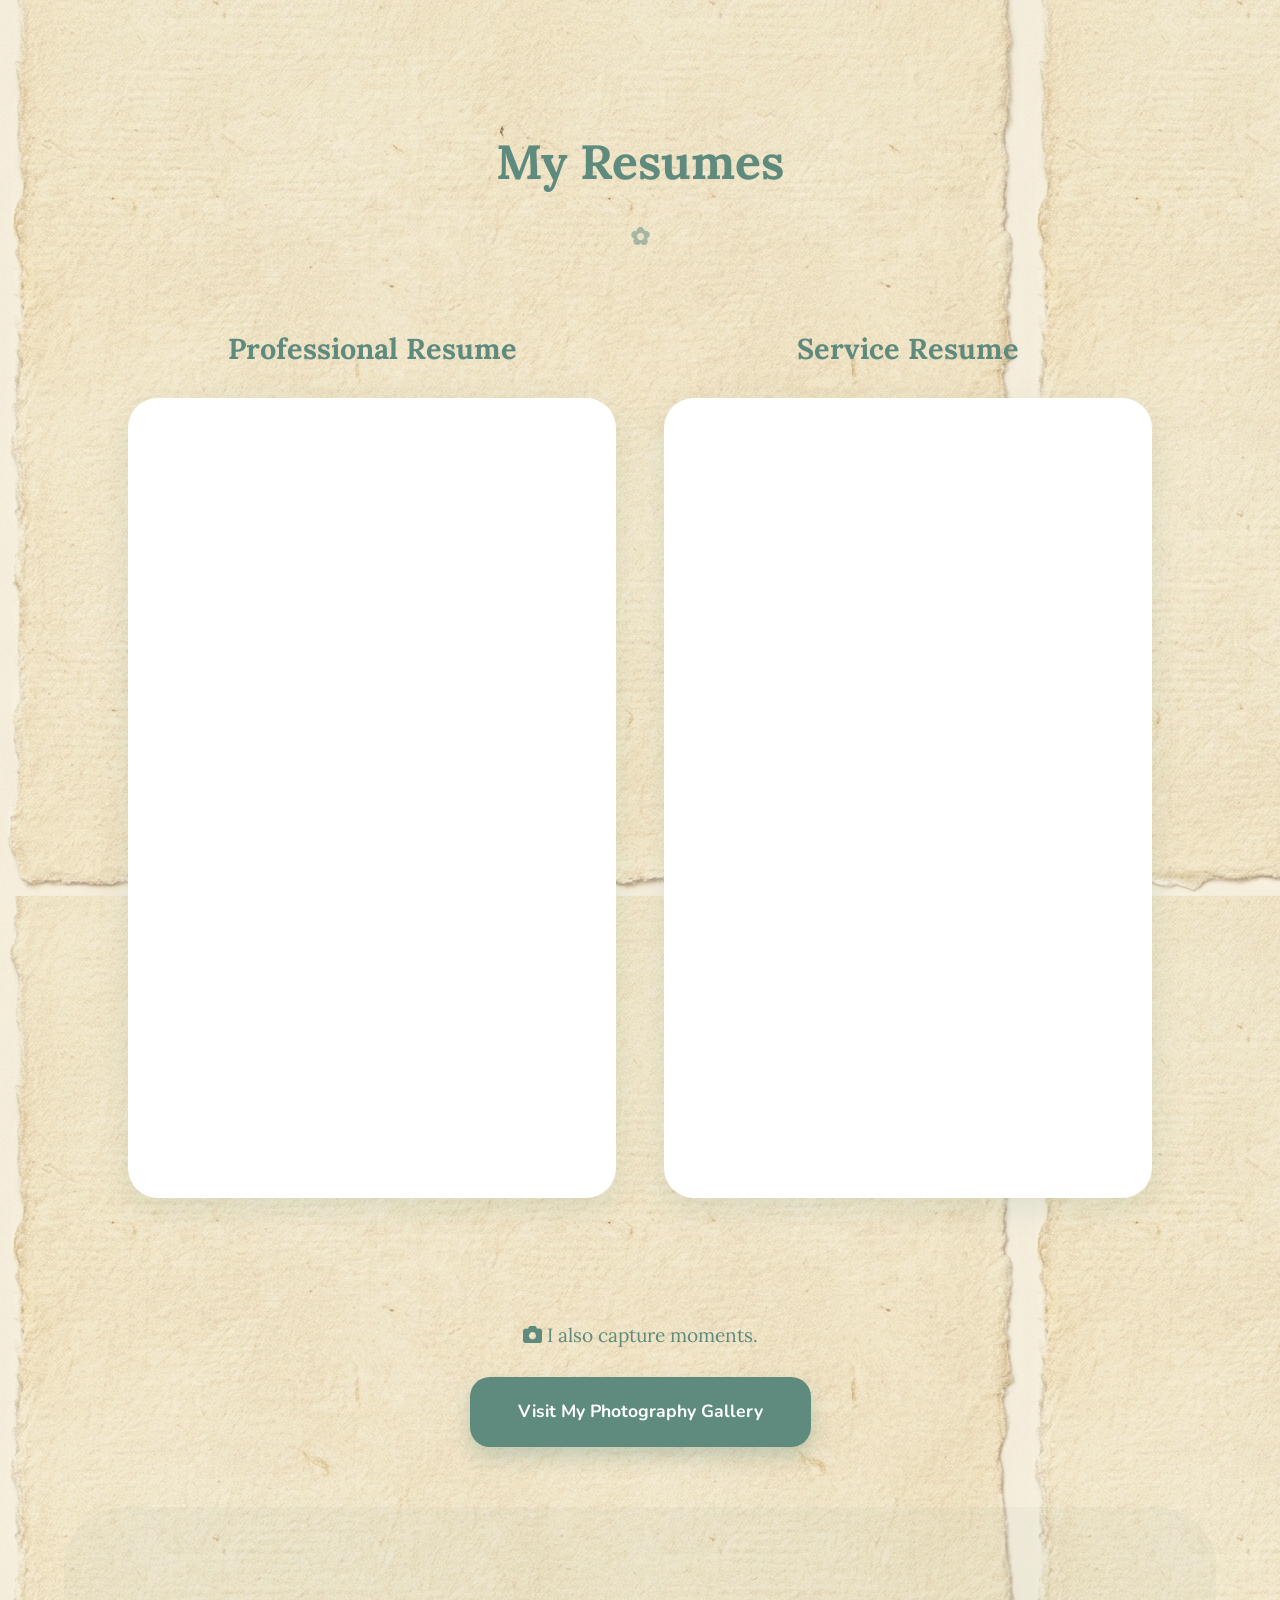
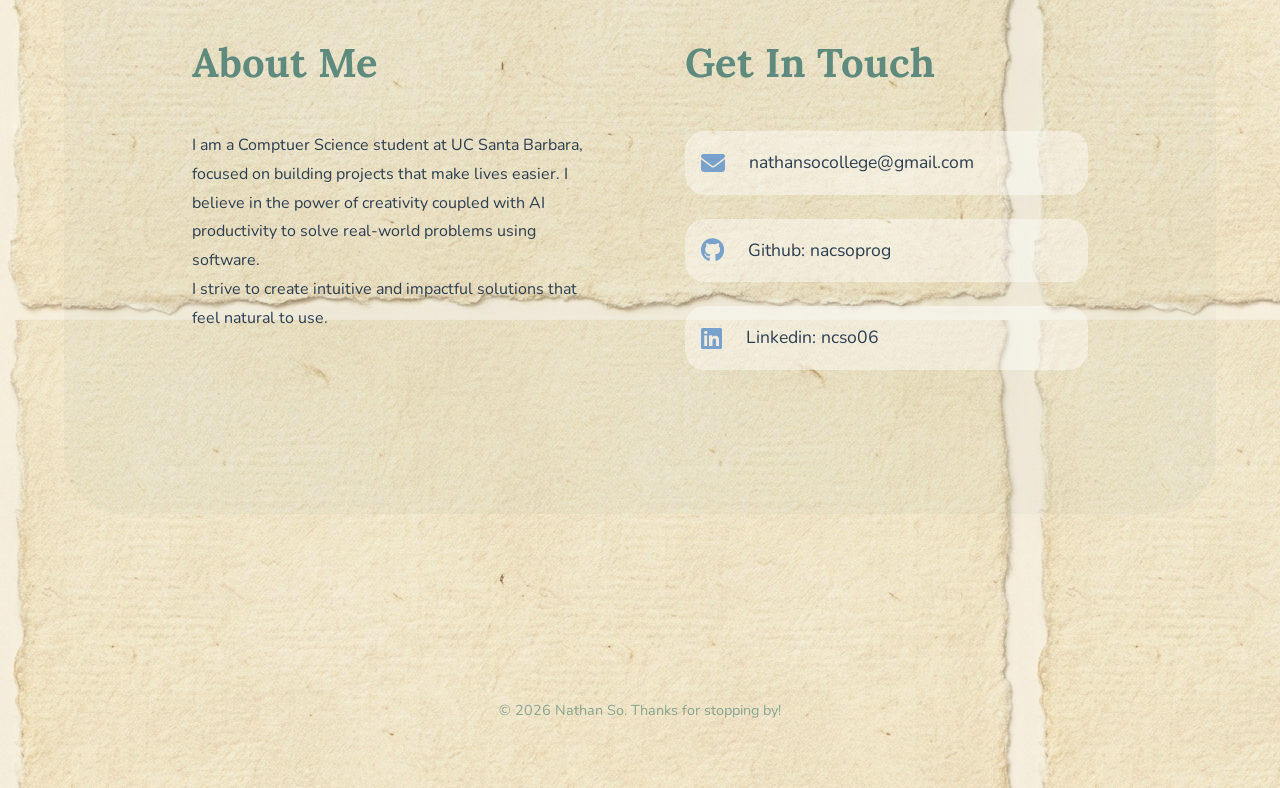
==== commit 1a3e898c: "cleanup" ====
--- a/index.html
+++ b/index.html
@@ -29,6 +29,7 @@
         <div class="nav-links">
             <a href="#projects">Projects</a>
             <a href="#resume-section">Resumes</a>
+            <a href="photography.html">Photography</a>
             <a href="#about-contact">About & Contact</a>
         </div>
     </nav>
@@ -72,7 +73,7 @@
                     src="assets/ghibli/life-3.jpg" alt="Life 3"></div>
 
             <!-- Top Middle -->
-            <div class="stamp breeze-float" style="top: 11%; left: 60%; animation-delay: 0.3s;"><img
+            <div class="stamp breeze-float" style="top: 11%; left: 63%; animation-delay: 0.3s;"><img
                     src="assets/ghibli/life-4.jpg" alt="Life 4"></div>
         </div>
     </section>
@@ -90,7 +91,7 @@
                     <h3>SBC Housing Explorer</h3>
                     <div class="project-tags">
                         <span class="tag">React</span>
-                        <span class="tag">Data Viz</span>
+                        <span class="tag">Data Visualization</span>
                     </div>
                     <p>A comprehensive data visualization dashboard for Santa Barbara County housing data, built with
                         precision and care.</p>
@@ -219,11 +220,24 @@
         </div>
     </section>
 
+    <!-- Photography Teaser -->
+    <section class="projects" style="padding-top: 0; padding-bottom: 60px;">
+        <div style="text-align: center;">
+            <p class="breeze-float"
+                style="font-family: var(--font-heading); font-size: 1.2rem; color: var(--accent-forest);">
+                <i class="fas fa-camera"></i> I also capture moments.
+            </p>
+            <a href="photography.html" class="cta-button"
+                style="margin-top: 1.5rem; background: var(--accent-forest);">Visit My Photography Gallery</a>
+        </div>
+    </section>
+
     <section id="about-contact" class="about-contact">
         <div class="about-content">
             <h2>About Me</h2>
-            <p>I am a software engineer and researcher at UC Santa Barbara, focused on building tools that simplify
-                complex workflows. I believe in the power of well-designed software to solve real-world problems.</p>
+            <p>I am a Comptuer Science student at UC Santa Barbara, focused on building projects that make lives easier.
+                I believe in the power of creativity coupled with AI productivity to solve real-world problems using
+                software.</p>
             <p>I strive to create intuitive and impactful solutions that feel natural to use.</p>
         </div>
         <div class="contact-content">
--- a/index.css
+++ b/index.css
@@ -243,20 +243,20 @@
     top: 50%;
     left: 50%;
     transform: translate(-50%, -50%);
-    width: 50px;
-    height: 50px;
-    background: rgba(255, 255, 255, 0.3);
-    backdrop-filter: blur(8px);
+    width: 65px;
+    height: 65px;
+    background: var(--bg-warm);
+    border: 3px solid var(--accent-forest);
     border-radius: 50%;
     display: flex;
     justify-content: center;
     align-items: center;
-    color: white;
-    font-size: 1.2rem;
+    color: var(--accent-forest);
+    font-size: 1.8rem;
     opacity: 0;
     transition: var(--transition-breeze);
-    border: 2px solid white;
-    z-index: 5;
+    z-index: 10;
+    box-shadow: 0 10px 20px rgba(94, 139, 126, 0.3);
 }
 
 .play-overlay i {
@@ -549,7 +549,6 @@
     height: 220px;
     background: white;
     padding: 10px;
-    padding-bottom: 30px;
     /* Extra space for the stamp 'footer' look */
     box-shadow: 0 5px 15px rgba(0, 0, 0, 0.1);
     border: 1px solid #ddd;
@@ -629,7 +628,8 @@
     z-index: 50;
     box-shadow: 0 15px 35px rgba(0, 0, 0, 0.2);
 }
+
 .stamp:nth-child(8) {
     --base-rotation: 2deg;
     transform: rotate(var(--base-rotation));
-}
+}
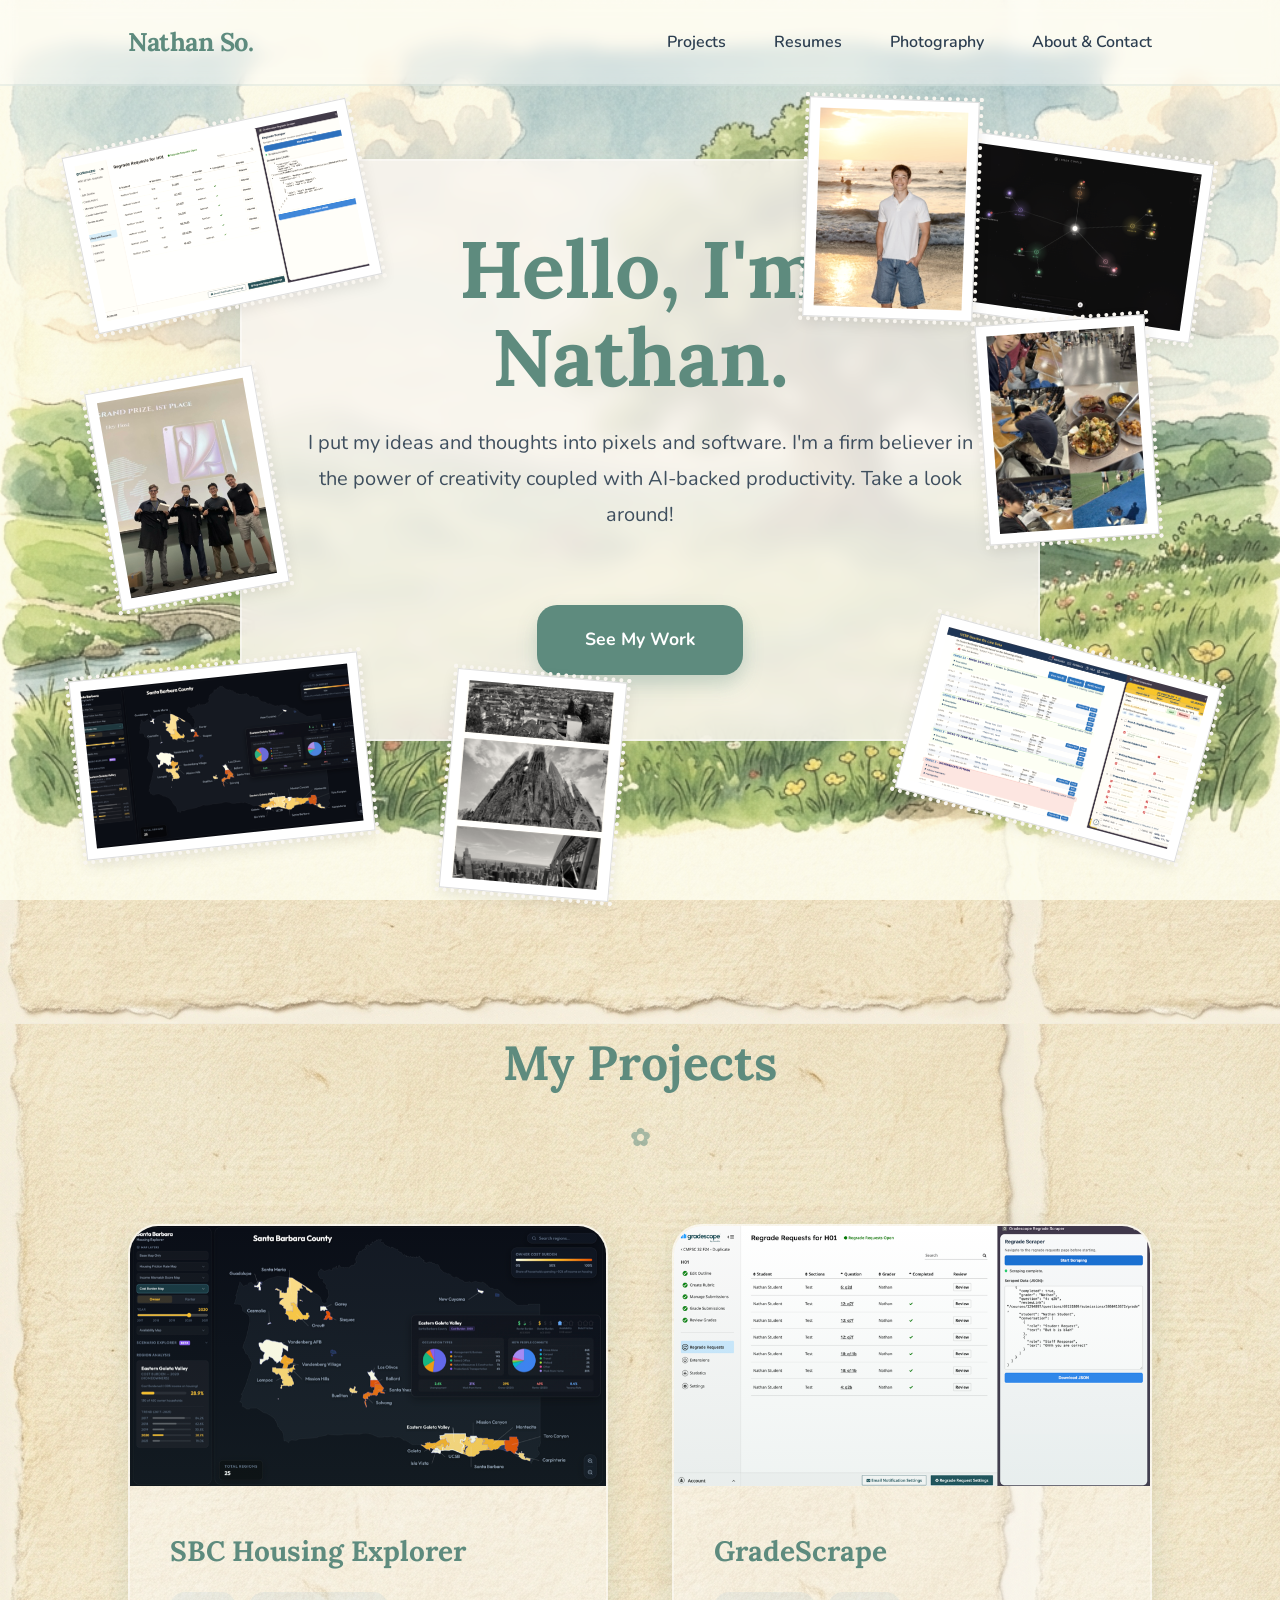
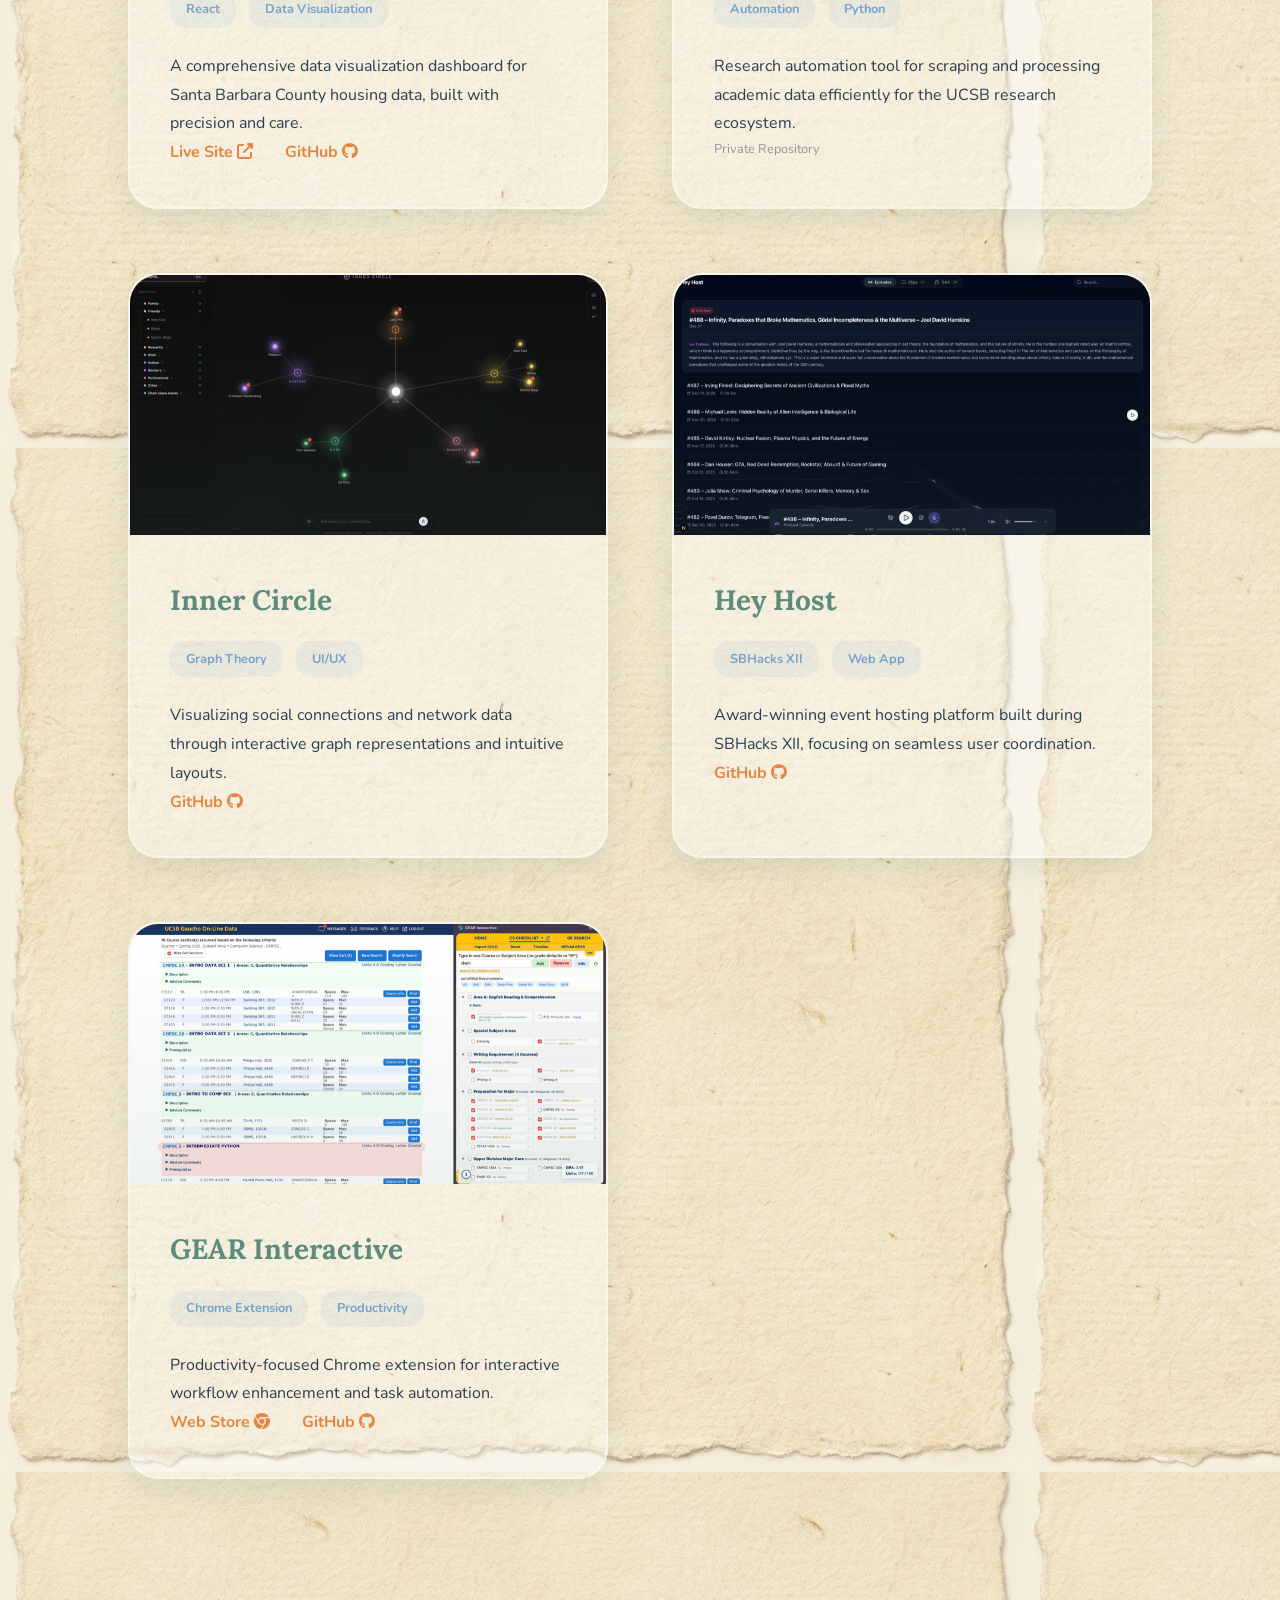
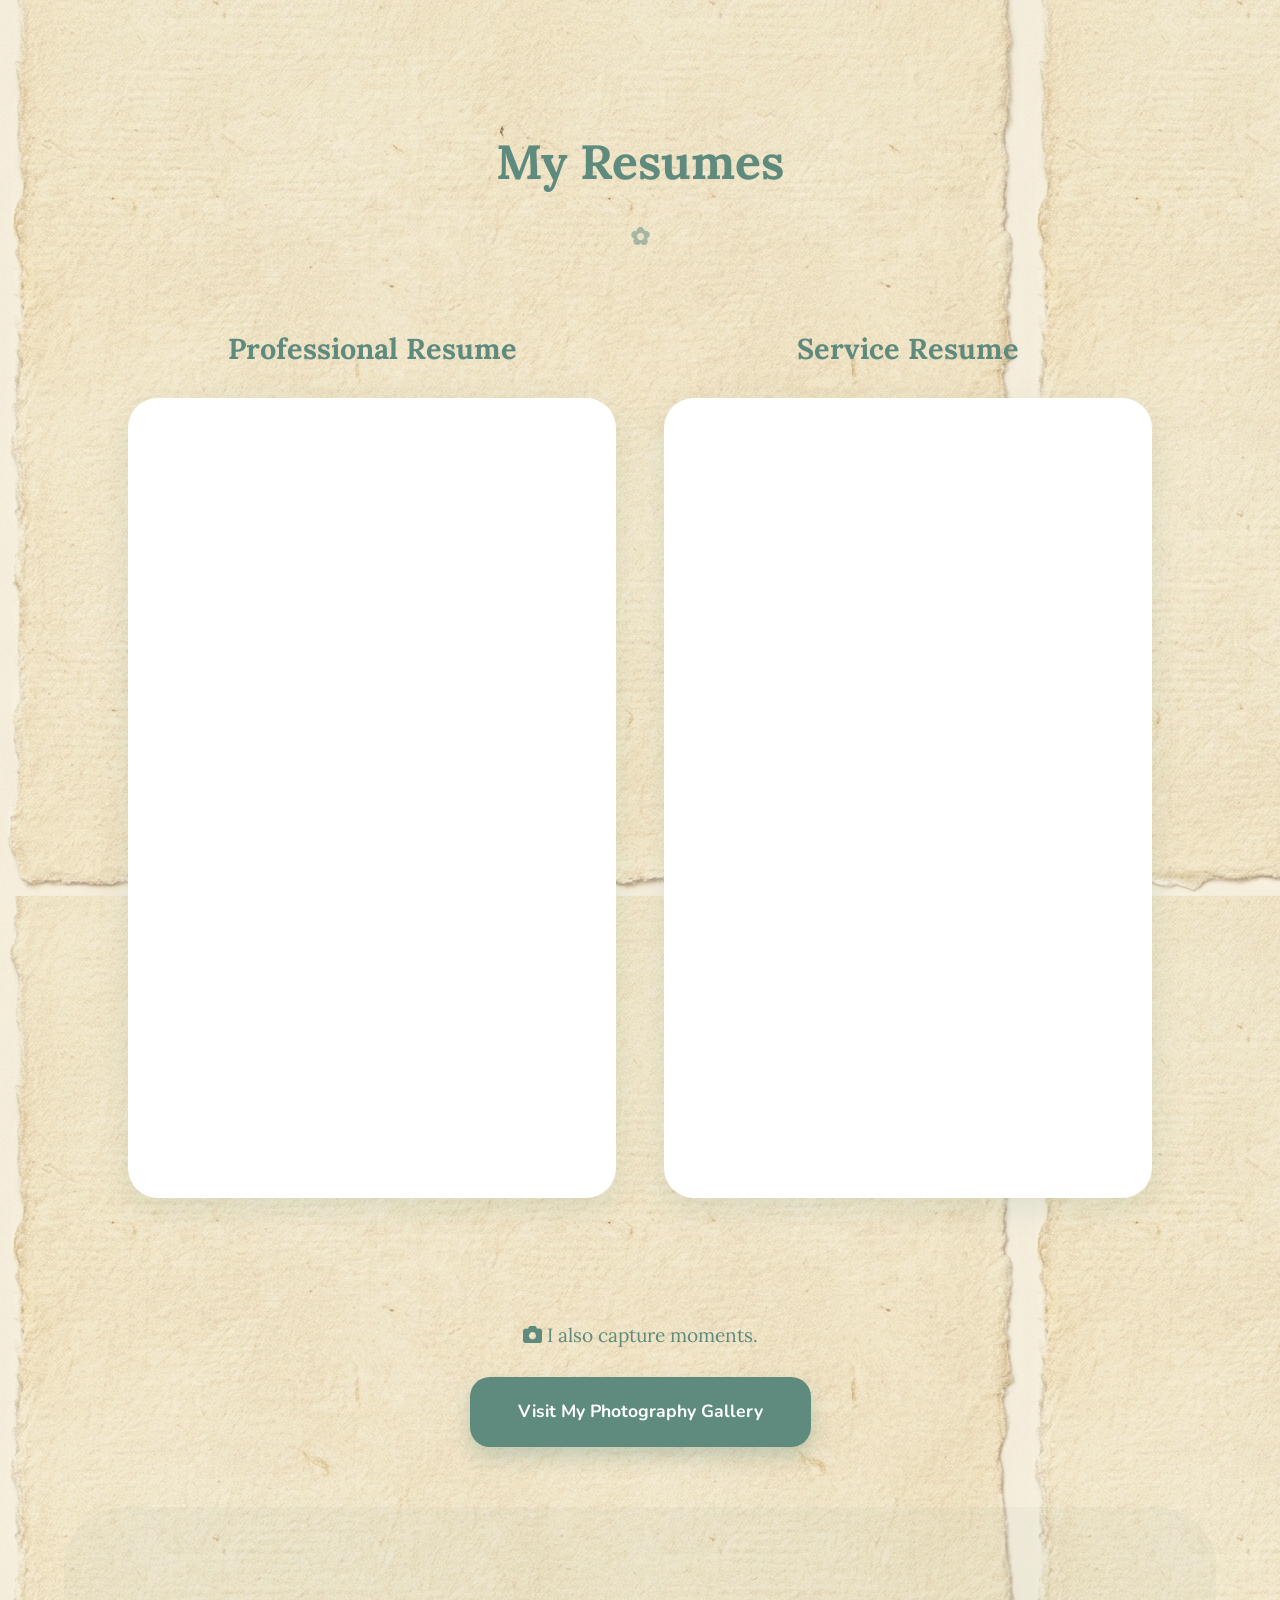
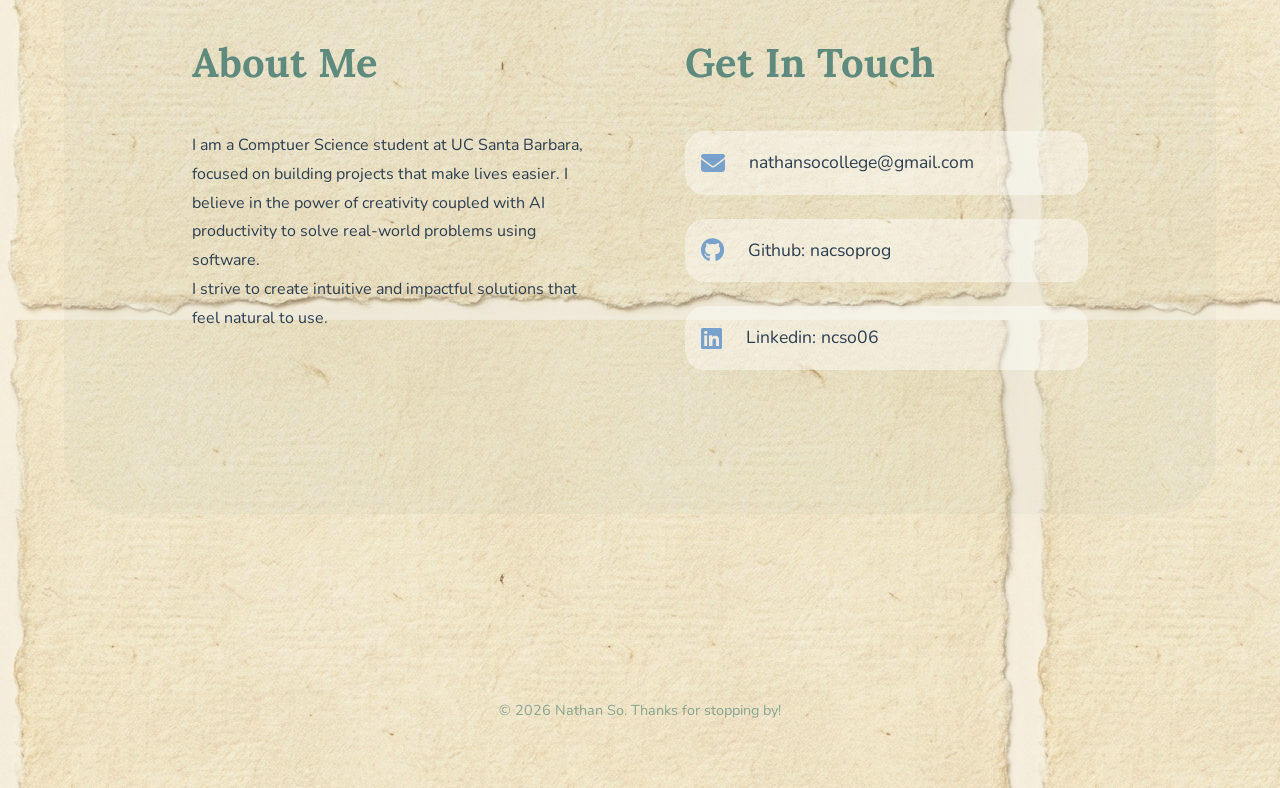
==== commit f16d5f4f: "text update" ====
--- a/index.html
+++ b/index.html
@@ -40,8 +40,8 @@
         </div>
         <div class="hero-content">
             <h1>Hello, I'm Nathan.</h1>
-            <p>I build tools that make complex things feel simple—from data visualizations to research automation at
-                UCSB.</p>
+            <p>I put my ideas and thoughts into pixels and software. I'm a firm believer in the power of creativity
+                coupled with AI-backed productivity. Take a look around!</p>
             <a href="#projects" class="cta-button" style="margin-top: 2rem;">See My Work</a>
         </div>
 
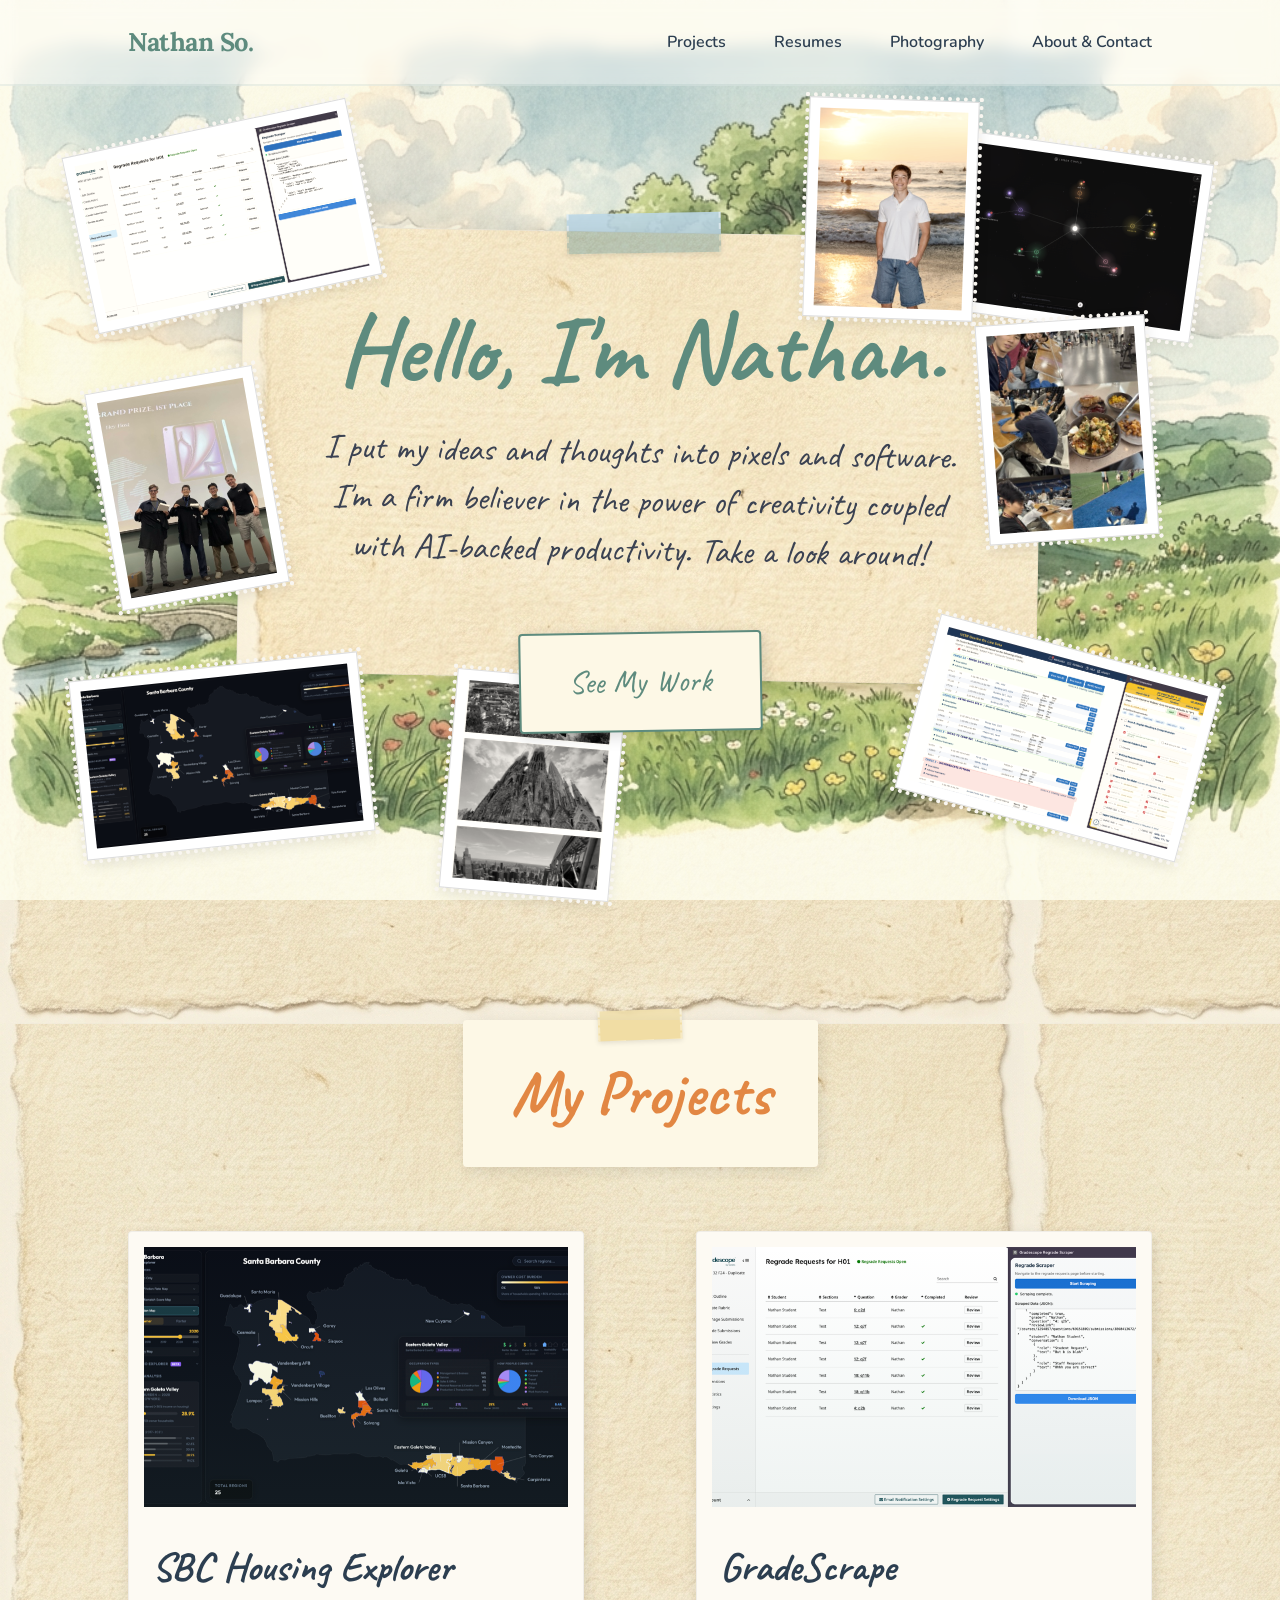
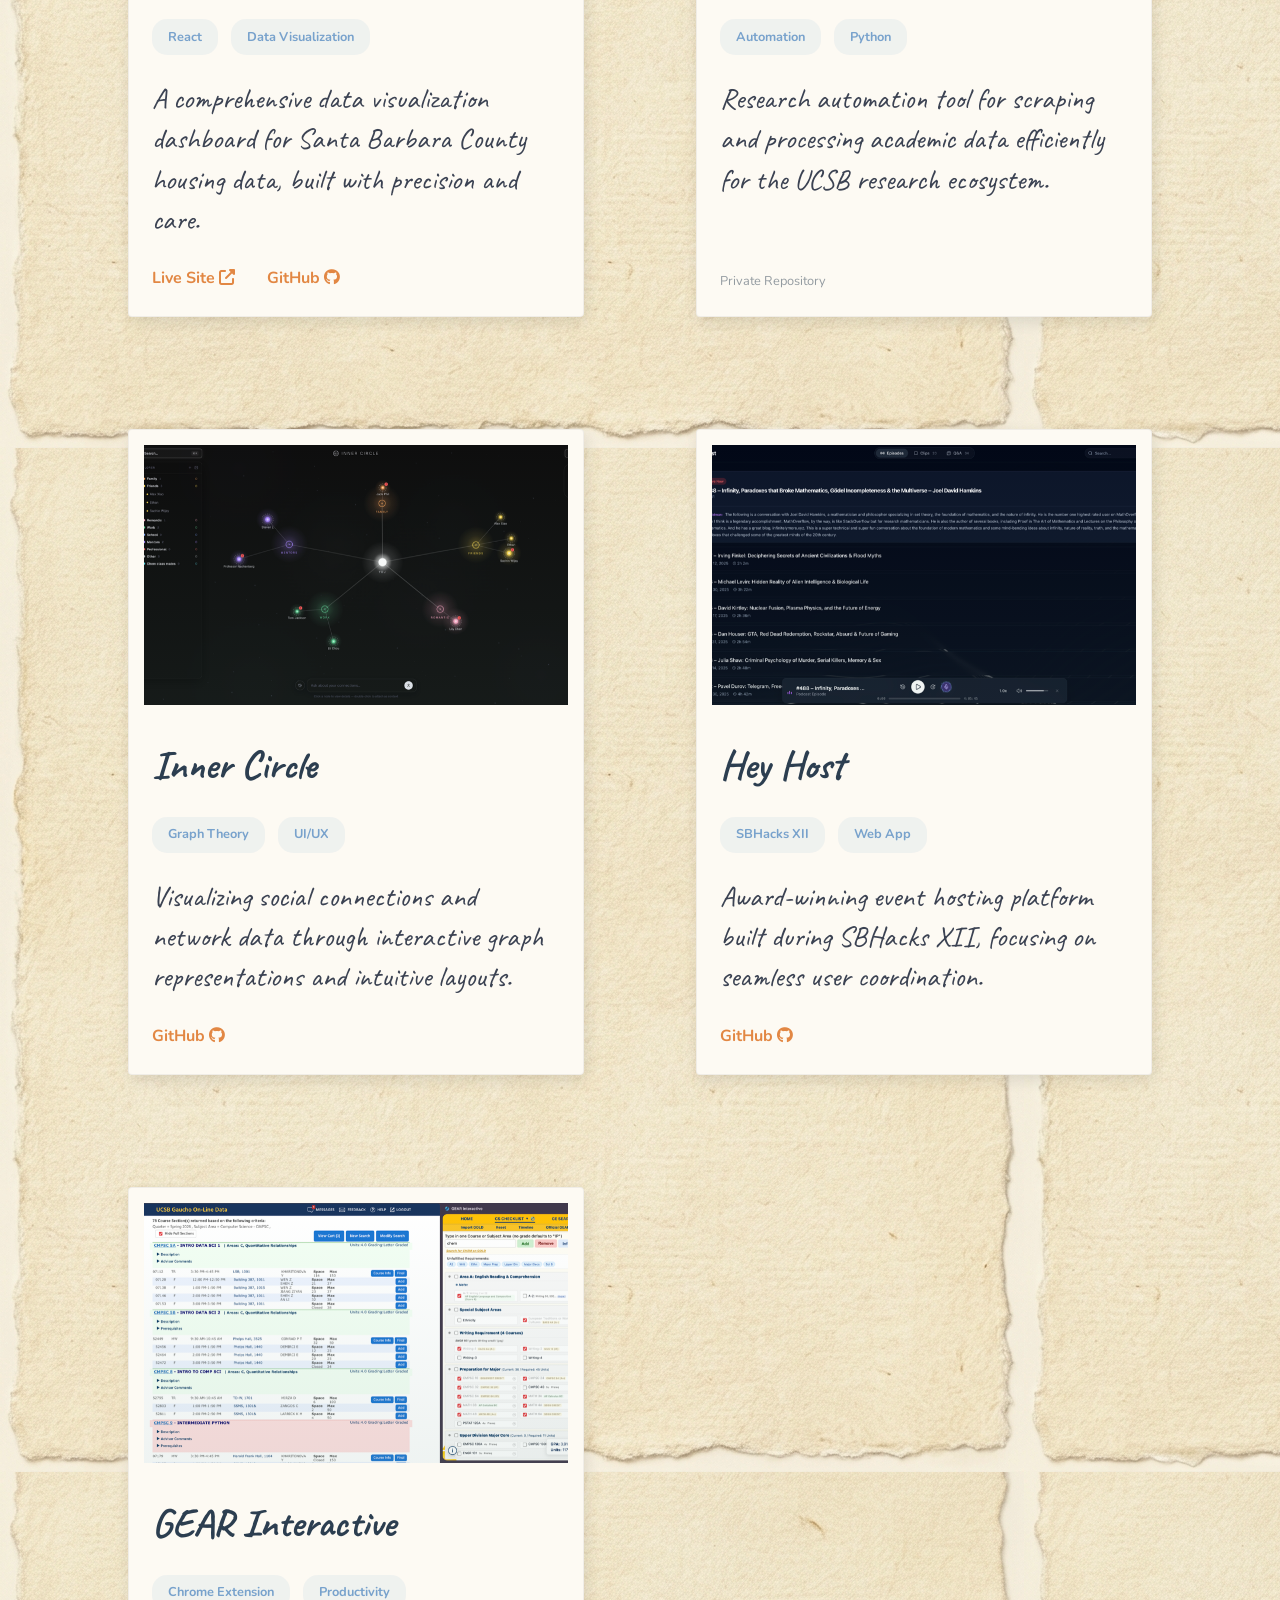
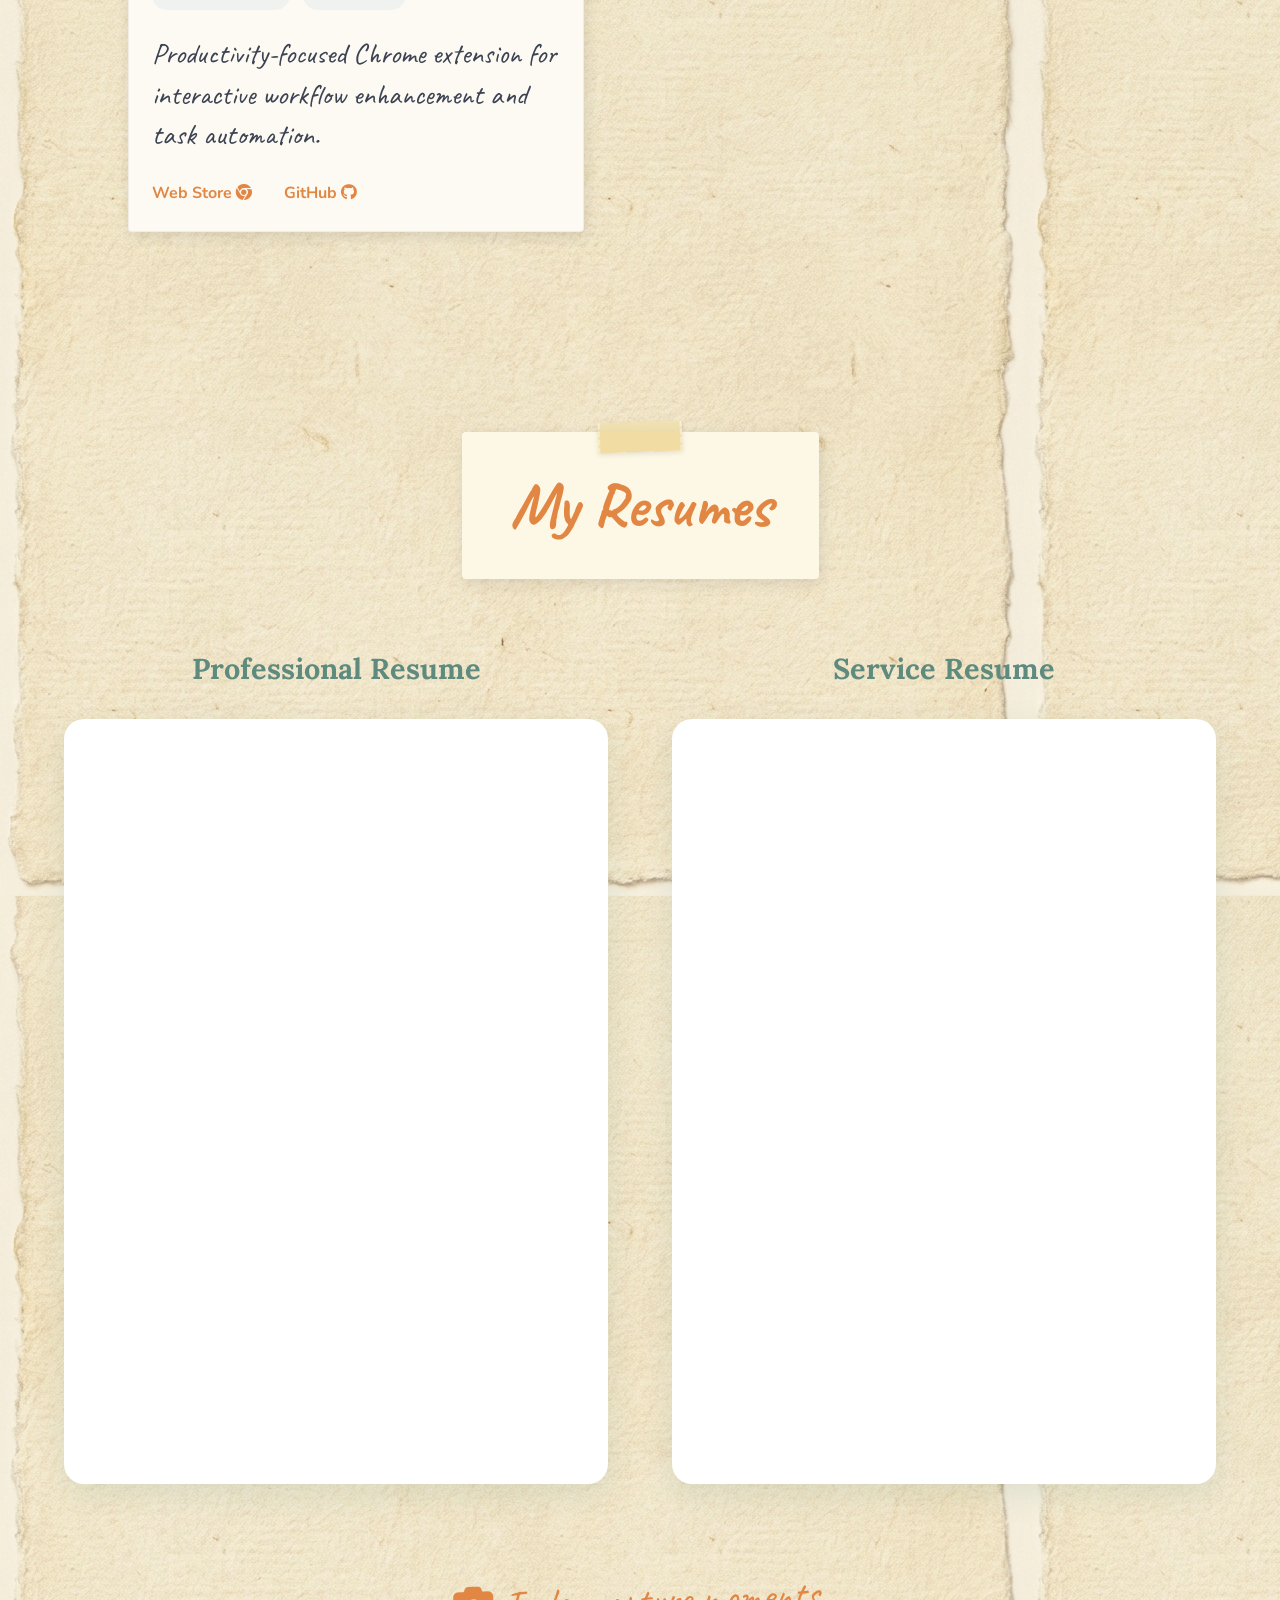
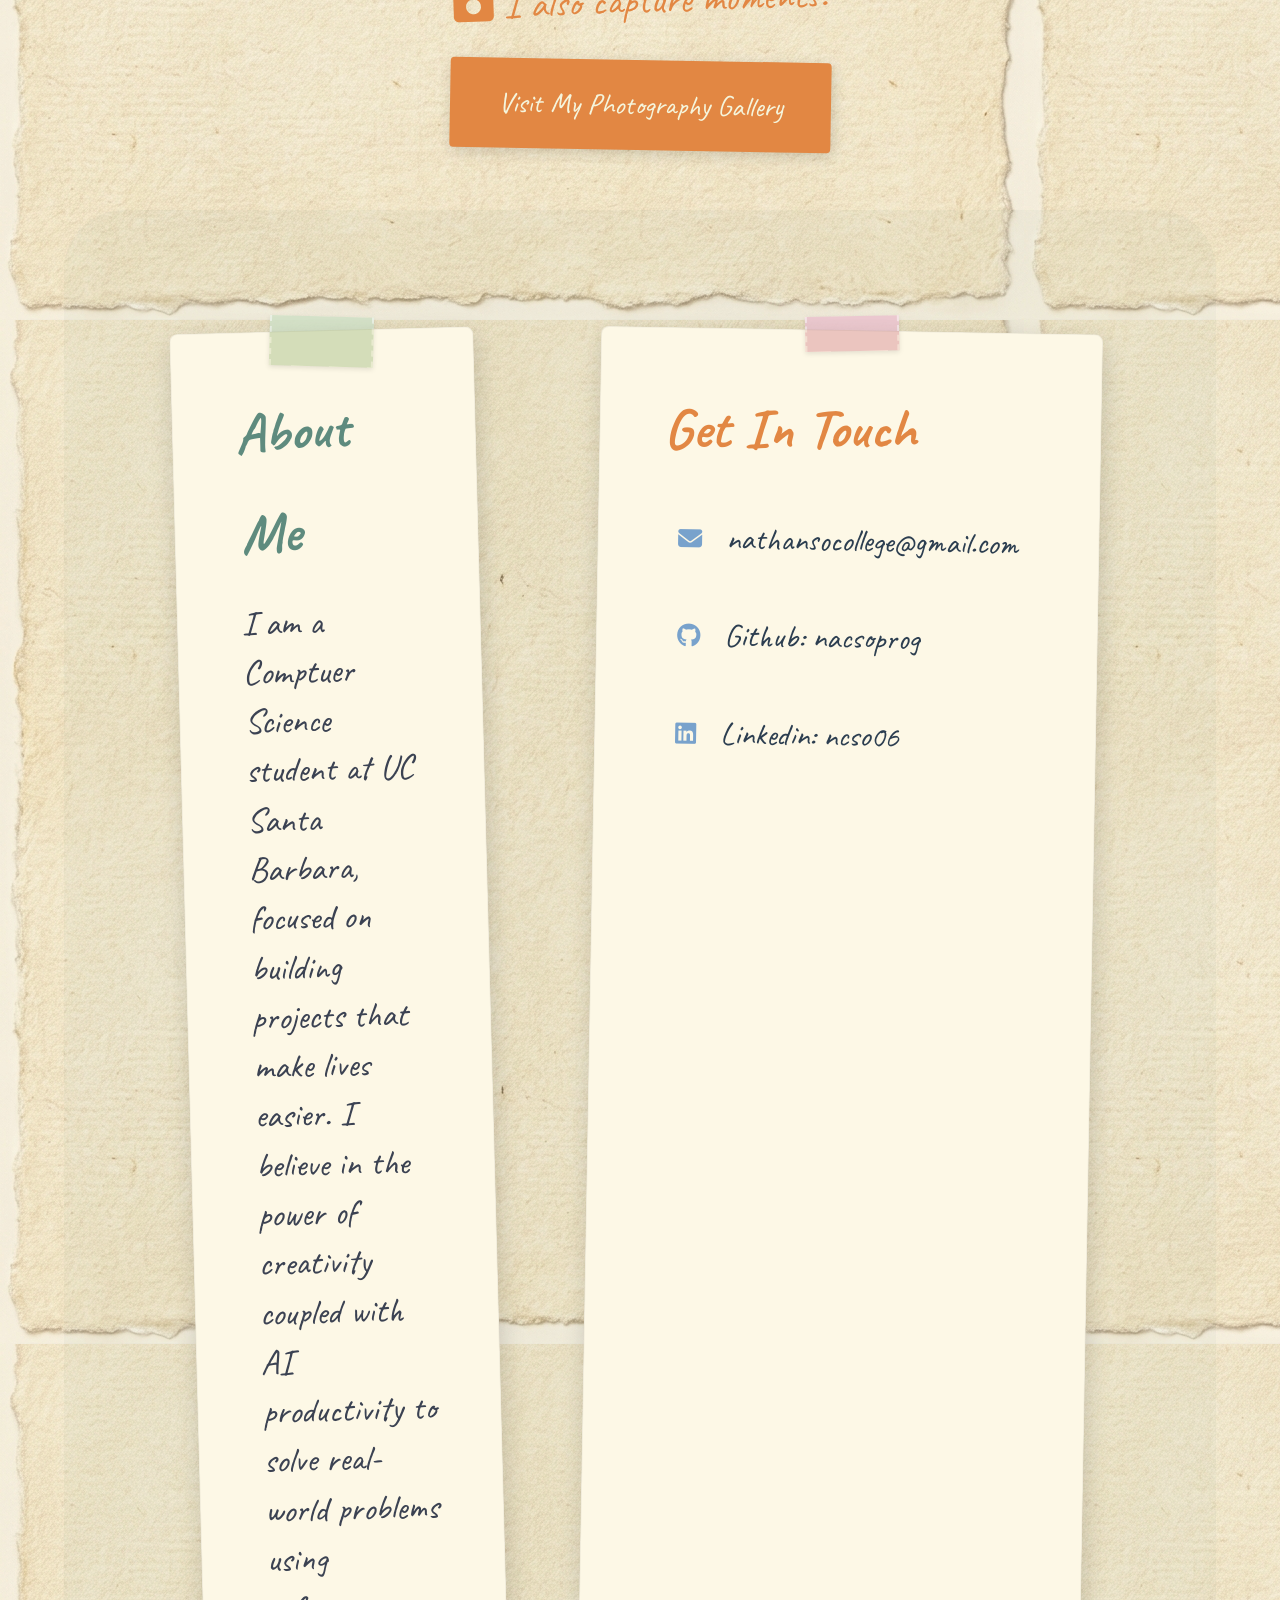
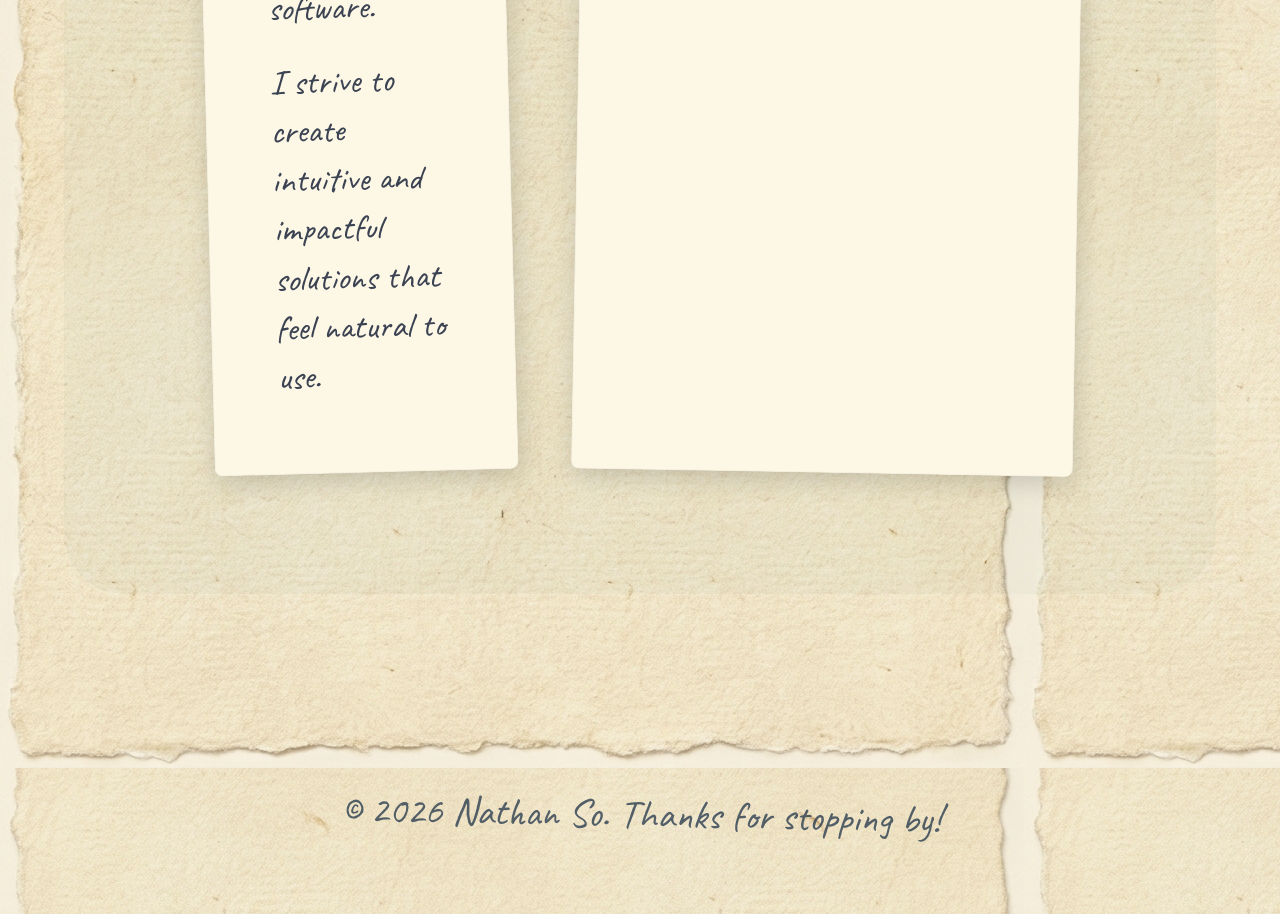
==== commit 85c25de9: "styling changes, new resumes" ====
--- a/index.html
+++ b/index.html
@@ -38,12 +38,12 @@
         <div class="hero-illustration">
             <img src="assets/ghibli/hero.png" alt="Ghibli Style Landscape">
         </div>
-        <div class="hero-content">
+        <div class="hero-content" style="margin-top: 4rem;">
             <h1>Hello, I'm Nathan.</h1>
             <p>I put my ideas and thoughts into pixels and software. I'm a firm believer in the power of creativity
                 coupled with AI-backed productivity. Take a look around!</p>
-            <a href="#projects" class="cta-button" style="margin-top: 2rem;">See My Work</a>
-        </div>
+        </div>
+        <a href="#projects" class="cta-button" style="margin-top: -3rem; z-index: 10;">See My Work</a>
 
         <!-- Postage Stamps Scattered Around -->
         <div class="stamp-gallery">
@@ -207,14 +207,15 @@
             <div class="resume-wrapper">
                 <h3>Professional Resume</h3>
                 <div class="resume-frame">
-                    <iframe src="assets/resume/professional.pdf" width="100%" height="100%"
+                    <iframe src="assets/resume/Nathan_So_Resume_26.pdf?v=2" width="100%" height="100%"
                         style="border: none;"></iframe>
                 </div>
             </div>
             <div class="resume-wrapper">
                 <h3>Service Resume</h3>
                 <div class="resume-frame">
-                    <iframe src="assets/resume/service.pdf" width="100%" height="100%" style="border: none;"></iframe>
+                    <iframe src="assets/resume/Nathan_So_Service_Resume_26.pdf?v=2" width="100%" height="100%"
+                        style="border: none;"></iframe>
                 </div>
             </div>
         </div>
@@ -223,12 +224,14 @@
     <!-- Photography Teaser -->
     <section class="projects" style="padding-top: 0; padding-bottom: 60px;">
         <div style="text-align: center;">
-            <p class="breeze-float"
-                style="font-family: var(--font-heading); font-size: 1.2rem; color: var(--accent-forest);">
+            <p class=""
+                style="font-family: var(--font-handwriting); font-size: 2.5rem; color: var(--accent-sunset); transform: rotate(-2deg); display: inline-block; margin-bottom: 1rem;">
                 <i class="fas fa-camera"></i> I also capture moments.
             </p>
+            <br>
             <a href="photography.html" class="cta-button"
-                style="margin-top: 1.5rem; background: var(--accent-forest);">Visit My Photography Gallery</a>
+                style="margin-top: 0.5rem; border: none; color:beige; background: var(--accent-sunset); font-family: var(--font-handwriting); font-size: 1.8rem; transform: rotate(1deg);">Visit
+                My Photography Gallery</a>
         </div>
     </section>
 
--- a/index.css
+++ b/index.css
@@ -1,4 +1,4 @@
-@import url('https://fonts.googleapis.com/css2?family=Lora:ital,wght@0,400..700;1,400..700&family=Nunito:ital,wght@0,200..1000;1,200..1000&display=swap');
+@import url('https://fonts.googleapis.com/css2?family=Caveat:wght@400..700&family=Lora:ital,wght@0,400..700;1,400..700&family=Nunito:ital,wght@0,200..1000;1,200..1000&display=swap');
 
 :root {
     /* Studio Ghibli Watercolor Palette */
@@ -11,6 +11,7 @@
 
     --font-heading: 'Lora', serif;
     --font-body: 'Nunito', sans-serif;
+    --font-handwriting: 'Caveat', cursive;
 
     --shadow-soft: 0 10px 30px rgba(94, 139, 126, 0.15);
     --transition-breeze: all 0.6s cubic-bezier(0.4, 0, 0.2, 1);
@@ -137,49 +138,72 @@
 }
 
 .hero-content {
-    background: rgba(249, 246, 240, 0.85);
-    padding: 4rem;
-    border-radius: 40px;
-    backdrop-filter: blur(10px);
-    border: 2px solid var(--glass-white);
-    box-shadow: var(--shadow-soft);
+    background-color: #fffaf0;
+    background-image: url('assets/ghibli/paper.png');
+    background-blend-mode: multiply;
+    padding: 4rem 5rem;
+    border-radius: 8px;
+    border: 1px solid rgba(0,0,0,0.05);
+    box-shadow: 2px 8px 25px rgba(0,0,0,0.15);
     max-width: 800px;
+    position: relative;
+    transform: rotate(1deg);
     animation: breeze 8s ease-in-out infinite;
 }
 
+.hero-content::before {
+    content: "";
+    position: absolute;
+    top: -20px;
+    left: 50%;
+    width: 150px;
+    height: 40px;
+    background-color: rgba(188, 214, 229, 0.9);
+    transform: translateX(-50%) rotate(-2deg);
+    box-shadow: 0 2px 5px rgba(0, 0, 0, 0.1);
+    mix-blend-mode: multiply;
+    border-left: 2px dashed rgba(255, 255, 255, 0.5);
+    border-right: 2px dashed rgba(255, 255, 255, 0.5);
+}
+
 .hero h1 {
-    font-family: var(--font-heading);
-    font-size: clamp(3rem, 10vw, 5rem);
-    font-weight: 700;
+    font-family: var(--font-handwriting);
+    font-size: clamp(4rem, 8vw, 6rem);
     color: var(--accent-forest);
     margin-bottom: 1.5rem;
     line-height: 1.1;
+    transform: rotate(-1deg);
 }
 
 .hero p {
-    font-size: 1.25rem;
-    color: var(--text-charcoal);
+    font-family: var(--font-handwriting);
+    font-size: 2.2rem;
+    line-height: 1.4;
+    color: #3b4252;
     margin-bottom: 2.5rem;
-    opacity: 0.9;
 }
 
 .cta-button {
     display: inline-block;
     padding: 1.2rem 3rem;
-    background: var(--accent-forest);
-    color: white;
+    background-color: #fdf8e6;
+    background-image: none;
+    color: var(--accent-forest);
     text-decoration: none;
-    border-radius: 20px;
-    font-weight: 700;
-    font-size: 1.1rem;
-    box-shadow: 0 10px 20px rgba(94, 139, 126, 0.3);
-    transition: var(--transition-breeze);
+    border-radius: 4px;
+    font-family: var(--font-handwriting);
+    font-size: 2rem;
+    box-shadow: 2px 4px 15px rgba(0,0,0,0.15);
+    border: 2px solid var(--accent-forest);
+    transition: var(--transition-breeze);
+    transform: rotate(-1deg);
 }
 
 .cta-button:hover {
-    transform: translateY(-5px) scale(1.05);
-    background: var(--accent-sunset);
-    box-shadow: 0 15px 30px rgba(226, 135, 67, 0.4);
+    transform: translateY(-5px) scale(1.05) rotate(0deg);
+    color: var(--accent-sunset);
+    border-color: var(--accent-sunset);
+    box-shadow: 2px 10px 20px rgba(226, 135, 67, 0.2);
 }
 
 /* Projects Section */
@@ -189,45 +213,71 @@
     margin: 0 auto;
 }
 
+#resume-section {
+    max-width: 1400px;
+    padding: 80px 5%;
+}
+
 .section-title {
-    font-family: var(--font-heading);
-    font-size: 3rem;
-    color: var(--accent-forest);
-    margin-bottom: 4rem;
+    font-family: var(--font-handwriting);
+    font-size: 4rem;
+    color: var(--accent-sunset);
+    margin: 0 auto 4rem auto;
     text-align: center;
     position: relative;
-}
-
-.section-title::after {
-    content: '✿';
+    transform: rotate(-1deg);
     display: block;
-    font-size: 1.5rem;
-    margin-top: 10px;
-    opacity: 0.5;
+    width: fit-content;
+    background-color: #fdf8e6;
+    background-image: none;
+    padding: 1rem 3rem;
+    border-radius: 4px;
+    box-shadow: 2px 4px 15px rgba(0,0,0,0.1);
+}
+
+.section-title::before {
+    content: "";
+    position: absolute;
+    top: -10px;
+    left: 50%;
+    transform: translateX(-50%) rotate(-2deg);
+    width: 80px;
+    height: 30px;
+    background-color: rgba(242, 226, 175, 0.9);
+    box-shadow: 0 2px 5px rgba(0, 0, 0, 0.1);
+    mix-blend-mode: multiply;
+    border-left: 2px dashed rgba(255, 255, 255, 0.5);
+    border-right: 2px dashed rgba(255, 255, 255, 0.5);
 }
 
 .project-grid {
     display: grid;
-    grid-template-columns: repeat(auto-fit, minmax(400px, 1fr));
-    gap: 4rem;
+    grid-template-columns: repeat(auto-fit, minmax(450px, 1fr));
+    gap: 7rem;
 }
 
 .project-card {
-    background: var(--glass-white);
-    border: 2px solid var(--glass-white);
-    border-radius: 30px;
+    background-color: #fdfaf3;
+    padding: 15px;
+    border: 1px solid rgba(0,0,0,0.05);
+    border-radius: 4px;
     overflow: hidden;
     transition: var(--transition-breeze);
-    box-shadow: var(--shadow-soft);
+    box-shadow: 2px 5px 15px rgba(0,0,0,0.1);
     display: flex;
     flex-direction: column;
+    transform: rotate(1deg);
+}
+
+.project-card:nth-child(even) {
+    transform: rotate(-1.5deg);
 }
 
 .project-card:hover {
-    transform: translateY(-15px) rotate(1deg);
-    background: white;
-    border-color: var(--accent-sky);
-    box-shadow: 0 30px 60px rgba(120, 162, 204, 0.2);
+    transform: translateY(-15px) scale(1.02) rotate(0deg);
+    background-color: #fdfaf3;
+    box-shadow: 5px 15px 30px rgba(0,0,0,0.15);
+    z-index: 2;
 }
 
 .project-media {
@@ -292,15 +342,26 @@
 }
 
 .project-info {
-    padding: 2.5rem;
+    padding: 1.5rem 0.5rem 0.5rem 0.5rem;
     flex-grow: 1;
+    display: flex;
+    flex-direction: column;
 }
 
 .project-info h3 {
-    font-family: var(--font-heading);
-    font-size: 1.75rem;
-    color: var(--accent-forest);
+    font-family: var(--font-handwriting);
+    font-size: 2.5rem;
+    color: var(--text-charcoal);
     margin-bottom: 1rem;
+}
+
+.project-info p {
+    font-family: var(--font-handwriting);
+    font-size: 1.8rem;
+    line-height: 1.4;
+    color: #3b4252;
+    margin-bottom: 1.5rem;
+    flex-grow: 1;
 }
 
 .project-tags {
@@ -340,8 +401,8 @@
 .resume-container {
     display: grid;
     grid-template-columns: 1fr 1fr;
-    gap: 3rem;
-    max-width: 1400px;
+    gap: 4rem;
+    max-width: 100%;
     margin: 0 auto;
 }
 
@@ -357,9 +418,10 @@
 }
 
 .resume-frame {
-    height: 800px;
-    background: white;
-    border-radius: 30px;
+    height: 85vh;
+    min-height: 450px;
+    background: rgb(255, 255, 255);
+    border-radius: 20px;
     border: 2px solid var(--glass-white);
     box-shadow: var(--shadow-soft);
     overflow: hidden;
@@ -460,12 +522,80 @@
     margin: 0 5% 120px;
 }
 
-.about-content h2,
+.about-content {
+    background-color: #fdf8e6;
+    background-image: none;
+    padding: 3rem 4rem;
+    border-radius: 8px;
+    box-shadow: 2px 8px 25px rgba(0,0,0,0.15);
+    transform: rotate(-1.5deg);
+    position: relative;
+    border: 1px solid rgba(0,0,0,0.05);
+}
+
+.about-content::before {
+    content: "";
+    position: absolute;
+    top: -15px;
+    left: 50%;
+    width: 100px;
+    height: 50px;
+    background-color: rgba(210, 225, 200, 0.9);
+    transform: translateX(-50%) rotate(3deg);
+    box-shadow: 0 2px 5px rgba(0, 0, 0, 0.1);
+    mix-blend-mode: multiply;
+    border-left: 2px dashed rgba(255, 255, 255, 0.5);
+    border-right: 2px dashed rgba(255, 255, 255, 0.5);
+}
+
+.about-content h2 {
+    font-family: var(--font-handwriting);
+    font-size: 3.5rem;
+    color: var(--accent-forest);
+    margin-bottom: 1rem;
+    transform: rotate(-2deg);
+}
+
+.about-content p {
+    font-family: var(--font-handwriting);
+    font-size: 2.2rem;
+    line-height: 1.4;
+    color: #3b4252;
+    margin-bottom: 1.5rem;
+}
+
+.contact-content {
+    background-color: #fdf8e6;
+    background-image: none;
+    padding: 3rem 4rem;
+    border-radius: 8px;
+    box-shadow: 2px 8px 25px rgba(0, 0, 0, 0.15);
+    transform: rotate(1deg);
+    position: relative;
+    border: 1px solid rgba(0, 0, 0, 0.05);
+}
+
+.contact-content::before {
+    content: "";
+    position: absolute;
+    top: -15px;
+    left: 50%;
+    width: 90px;
+    height: 35px;
+    background-color: rgba(235, 198, 208, 0.9);
+    transform: translateX(-50%) rotate(-2deg);
+    box-shadow: 0 2px 5px rgba(0, 0, 0, 0.1);
+    mix-blend-mode: multiply;
+    border-left: 2px dashed rgba(255, 255, 255, 0.5);
+    border-right: 2px dashed rgba(255, 255, 255, 0.5);
+}
+
 .contact-content h2 {
-    font-family: var(--font-heading);
-    font-size: 2.5rem;
-    color: var(--accent-forest);
-    margin-bottom: 2rem;
+    font-family: var(--font-handwriting);
+    font-size: 3.5rem;
+    color: var(--accent-sunset);
+    margin-bottom: 1.5rem;
+    transform: rotate(-1deg);
 }
 
 .contact-item {
@@ -474,16 +604,14 @@
     gap: 1.5rem;
     text-decoration: none;
     color: var(--text-charcoal);
-    font-size: 1.1rem;
+    font-family: var(--font-handwriting);
+    font-size: 2rem;
     margin-bottom: 1.5rem;
     transition: var(--transition-breeze);
-    background: var(--glass-white);
-    padding: 1rem;
-    border-radius: 20px;
+    padding: 0.5rem 1rem;
 }
 
 .contact-item:hover {
-    background: white;
     transform: translateX(10px);
     color: var(--accent-forest);
 }
@@ -497,9 +625,14 @@
 footer {
     padding: 4rem 10%;
     text-align: center;
-    color: var(--accent-forest);
-    opacity: 0.7;
-    font-size: 0.9rem;
+}
+
+footer p {
+    font-family: var(--font-handwriting);
+    font-size: 2.5rem;
+    color: var(--text-charcoal);
+    opacity: 0.8;
+    transform: rotate(1deg);
 }
 
 @media (max-width: 1024px) {
